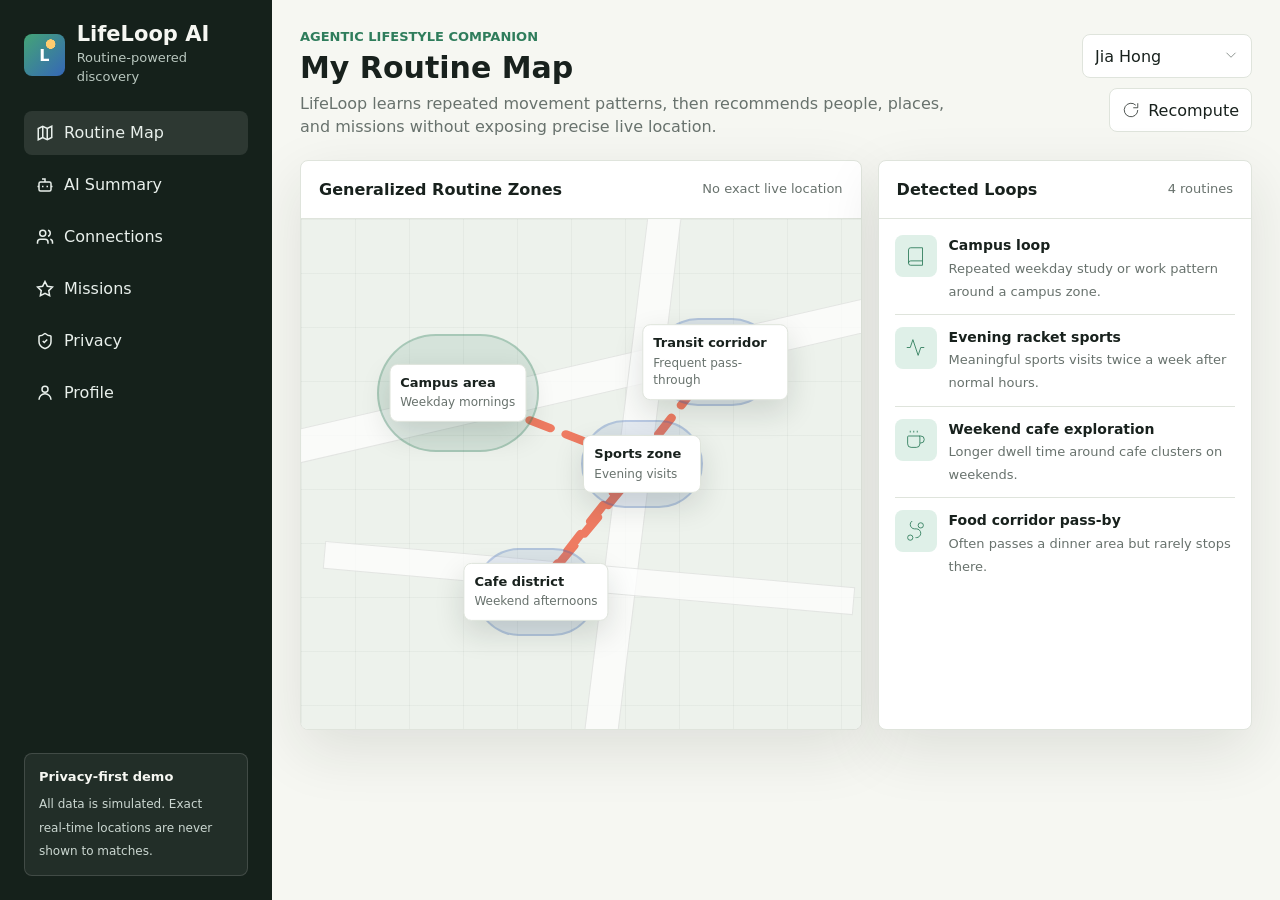
==== index.html @ 7c599b4e "Add profile tab with feed and connection request workflow" ====
<!doctype html>
<html lang="en">
<head>
  <meta charset="utf-8">
  <meta name="viewport" content="width=device-width, initial-scale=1">
  <meta name="description" content="LifeLoop AI is a privacy-first lifestyle matching and mission generation demo built for an AI agents hackathon.">
  <meta name="theme-color" content="#15211b">
  <meta name="mobile-web-app-capable" content="yes">
  <meta name="apple-mobile-web-app-capable" content="yes">
  <meta name="apple-mobile-web-app-title" content="LifeLoop AI">
  <title>LifeLoop AI</title>
  <link rel="stylesheet" href="src/styles.css">
</head>
<body>
  <div class="shell">
    <aside>
      <div class="brand">
        <div class="mark">L</div>
        <div>
          <h1>LifeLoop AI</h1>
          <p>Routine-powered discovery</p>
        </div>
      </div>

      <nav aria-label="Primary">
        <button class="nav-button active" data-section="routine" title="Routine Map">
          <svg viewBox="0 0 24 24" fill="none" stroke="currentColor"><path d="M9 18l-6 3V6l6-3 6 3 6-3v15l-6 3-6-3z"/><path d="M9 3v15"/><path d="M15 6v15"/></svg>
          <span>Routine Map</span>
        </button>
        <button class="nav-button" data-section="summary" title="AI Summary">
          <svg viewBox="0 0 24 24" fill="none" stroke="currentColor"><path d="M12 8V4H8"/><rect width="16" height="12" x="4" y="8" rx="2"/><path d="M2 14h2"/><path d="M20 14h2"/><path d="M15 13v2"/><path d="M9 13v2"/></svg>
          <span>AI Summary</span>
        </button>
        <button class="nav-button" data-section="matches" title="Connections">
          <svg viewBox="0 0 24 24" fill="none" stroke="currentColor"><path d="M16 21v-2a4 4 0 0 0-4-4H6a4 4 0 0 0-4 4v2"/><circle cx="9" cy="7" r="4"/><path d="M22 21v-2a4 4 0 0 0-3-3.87"/><path d="M16 3.13a4 4 0 0 1 0 7.75"/></svg>
          <span>Connections</span>
        </button>
        <button class="nav-button" data-section="missions" title="Missions">
          <svg viewBox="0 0 24 24" fill="none" stroke="currentColor"><path d="M12 2l3.09 6.26L22 9.27l-5 4.87L18.18 21 12 17.77 5.82 21 7 14.14l-5-4.87 6.91-1.01L12 2z"/></svg>
          <span>Missions</span>
        </button>
        <button class="nav-button" data-section="privacy" title="Privacy">
          <svg viewBox="0 0 24 24" fill="none" stroke="currentColor"><path d="M20 13c0 5-3.5 7.5-7.66 8.95a1 1 0 0 1-.68 0C7.5 20.5 4 18 4 13V6a1 1 0 0 1 1-1c2 0 4.5-1.2 6.24-2.72a1.17 1.17 0 0 1 1.52 0C14.51 3.81 17 5 19 5a1 1 0 0 1 1 1v7z"/><path d="M9 12l2 2 4-4"/></svg>
          <span>Privacy</span>
        </button>
        <button class="nav-button" data-section="profile" title="Profile">
          <svg viewBox="0 0 24 24" fill="none" stroke="currentColor"><path d="M20 21a8 8 0 0 0-16 0"/><circle cx="12" cy="7" r="4"/></svg>
          <span>Profile</span>
        </button>
      </nav>

      <div class="privacy-note">
        <strong>Privacy-first demo</strong>
        <span>All data is simulated. Exact real-time locations are never shown to matches.</span>
      </div>
    </aside>

    <main>
      <header class="topbar">
        <div>
          <p class="kicker">Agentic lifestyle companion</p>
          <h2 id="page-title">My Routine Map</h2>
          <p class="subtitle" id="page-subtitle">LifeLoop learns repeated movement patterns, then recommends people, places, and missions without exposing precise live location.</p>
        </div>
        <div class="toolbar">
          <div class="select-wrap">
            <select id="user-select" aria-label="Select demo user"></select>
            <svg viewBox="0 0 24 24" fill="none" stroke="currentColor"><path d="m6 9 6 6 6-6"/></svg>
          </div>
          <button class="ghost-button" id="rerun">
            <svg viewBox="0 0 24 24" fill="none" stroke="currentColor"><path d="M21 12a9 9 0 1 1-2.64-6.36"/><path d="M21 3v6h-6"/></svg>
            <span>Recompute</span>
          </button>
        </div>
      </header>

      <section id="routine" class="section active">
        <div class="grid two">
          <div class="panel">
            <div class="panel-head">
              <h3>Generalized Routine Zones</h3>
              <span>No exact live location</span>
            </div>
            <div class="map" id="map"></div>
          </div>
          <div class="panel">
            <div class="panel-head">
              <h3>Detected Loops</h3>
              <span id="loop-count">0 routines</span>
            </div>
            <div class="routine-list" id="routine-list"></div>
          </div>
        </div>
      </section>

      <section id="summary" class="section">
        <div class="grid">
          <div class="panel pad">
            <p class="summary-text" id="summary-text"></p>
            <div class="tag-row" id="summary-tags"></div>
            <div class="metric-row" id="metrics"></div>
          </div>
          <div class="grid three">
            <div class="panel pad">
              <div class="iconbox"><svg viewBox="0 0 24 24" fill="none" stroke="currentColor"><path d="M12 8V4H8"/><rect width="16" height="12" x="4" y="8" rx="2"/><path d="M9 13v2"/><path d="M15 13v2"/></svg></div>
              <h3>Routine Understanding Agent</h3>
              <p class="explain">Clusters repeated visits, dwell time, and time patterns into a private lifestyle profile.</p>
            </div>
            <div class="panel pad">
              <div class="iconbox"><svg viewBox="0 0 24 24" fill="none" stroke="currentColor"><circle cx="12" cy="12" r="10"/><path d="M12 6v6l4 2"/></svg></div>
              <h3>Mission Agent</h3>
              <p class="explain">Turns familiar routes into small exploration goals that fit the user’s habits.</p>
            </div>
            <div class="panel pad">
              <div class="iconbox"><svg viewBox="0 0 24 24" fill="none" stroke="currentColor"><path d="M20 13c0 5-3.5 7.5-7.66 8.95a1 1 0 0 1-.68 0C7.5 20.5 4 18 4 13V6a1 1 0 0 1 1-1c2 0 4.5-1.2 6.24-2.72a1.17 1.17 0 0 1 1.52 0C14.51 3.81 17 5 19 5a1 1 0 0 1 1 1v7z"/></svg></div>
              <h3>Privacy Agent</h3>
              <p class="explain">Generalizes sensitive places and removes exact times before showing recommendations.</p>
            </div>
          </div>
        </div>
      </section>

      <section id="matches" class="section">
        <div class="card-grid" id="match-list"></div>
      </section>

      <section id="missions" class="section">
        <div class="grid two">
          <div class="panel">
            <div class="panel-head">
              <h3>Generated Missions</h3>
              <span id="points-total">0 possible points</span>
            </div>
            <div id="mission-list"></div>
          </div>
          <div class="panel pad">
            <h3>Rewards Marketplace</h3>
            <p class="explain">Merchant missions are only shown when they match a user’s lifestyle and route fit.</p>
            <div class="reward-grid inset-top" id="reward-list"></div>
          </div>
        </div>
      </section>

      <section id="privacy" class="section">
        <div class="panel pad">
          <h3>Privacy & Safety Filter</h3>
          <p class="explain">The app converts raw movement data into safer lifestyle signals before anything becomes social.</p>
          <div class="privacy-grid inset-top" id="privacy-grid"></div>
        </div>
      </section>

      <section id="profile" class="section">
        <div class="grid two profile-grid">
          <div class="panel pad">
            <div class="panel-title-row">
              <h3>My Profile</h3>
              <span class="profile-message" id="profile-message"></span>
            </div>
            <div id="profile-editor"></div>
          </div>
          <div class="panel pad">
            <div class="profile-tabbar" id="profile-tabbar">
              <button class="profile-tab active" data-profile-view="feed" type="button">Feed</button>
              <button class="profile-tab" data-profile-view="connections" type="button">Connections</button>
              <button class="profile-tab" data-profile-view="requests" type="button">Requests</button>
            </div>
            <div class="profile-pane active" id="profile-feed-pane">
              <form class="feed-form" id="feed-form">
                <label class="field-label" for="feed-input">Share an update</label>
                <textarea id="feed-input" class="field-input feed-input" rows="3" maxlength="220" placeholder="Post a routine update for your private feed..."></textarea>
                <button class="connect feed-submit" type="submit">Post</button>
              </form>
              <div class="feed-list" id="feed-list"></div>
            </div>
            <div class="profile-pane" id="profile-connections-pane">
              <div class="connections-list" id="connections-list"></div>
            </div>
            <div class="profile-pane" id="profile-requests-pane">
              <h3 class="profile-subhead">Incoming Requests</h3>
              <div class="request-list" id="incoming-requests-list"></div>
              <h3 class="profile-subhead">Pending Sent Requests</h3>
              <div class="request-list" id="outgoing-requests-list"></div>
            </div>
          </div>
        </div>
      </section>
    </main>
  </div>

  <script src="src/data.js"></script>
  <script src="src/icons.js"></script>
  <script src="src/app.js"></script>
</body>
</html>
---- src/styles.css ----
:root {
  --bg: #f6f7f2;
  --ink: #18211d;
  --muted: #68726d;
  --panel: #ffffff;
  --line: #dfe4dc;
  --green: #2f7d5c;
  --green-2: #dff0e8;
  --coral: #ee7b62;
  --blue: #3567b7;
  --blue-2: #e2ebfb;
  --gold: #b77a1e;
  --gold-2: #f5ead5;
  --shadow: 0 20px 60px rgba(24, 33, 29, 0.11);
}

* {
  box-sizing: border-box;
}

body {
  margin: 0;
  background: var(--bg);
  color: var(--ink);
  font-family: Inter, ui-sans-serif, system-ui, -apple-system, BlinkMacSystemFont, "Segoe UI", sans-serif;
  line-height: 1.45;
  -webkit-font-smoothing: antialiased;
}

button,
select {
  font: inherit;
}

button {
  -webkit-tap-highlight-color: transparent;
}

.shell {
  min-height: 100vh;
  display: grid;
  grid-template-columns: 272px 1fr;
}

aside {
  position: sticky;
  top: 0;
  height: 100vh;
  padding: 24px;
  background: #15211b;
  color: #f6f7f2;
  display: flex;
  flex-direction: column;
  gap: 24px;
}

.brand,
.avatar-name {
  display: flex;
  align-items: center;
  gap: 12px;
}

.mark {
  width: 42px;
  height: 42px;
  border-radius: 8px;
  background:
    radial-gradient(circle at 65% 24%, #ffcc6f 0 11%, transparent 12%),
    linear-gradient(135deg, #44a476, #3567b7);
  display: grid;
  place-items: center;
  color: white;
  font-weight: 900;
}

.brand h1 {
  font-size: 21px;
  line-height: 1;
  margin: 0;
  letter-spacing: 0;
}

.brand p {
  margin: 4px 0 0;
  color: #b9c7bf;
  font-size: 13px;
}

nav {
  display: grid;
  gap: 8px;
}

.nav-button {
  min-height: 44px;
  border: 0;
  border-radius: 8px;
  padding: 0 12px;
  display: flex;
  align-items: center;
  gap: 10px;
  color: #e9f0ec;
  background: transparent;
  cursor: pointer;
  text-align: left;
}

.nav-button svg {
  width: 18px;
  height: 18px;
  stroke-width: 2;
  flex: 0 0 auto;
}

.nav-button.active,
.nav-button:hover {
  background: rgba(255, 255, 255, 0.1);
}

.privacy-note {
  margin-top: auto;
  border: 1px solid rgba(255, 255, 255, 0.14);
  border-radius: 8px;
  padding: 14px;
  background: rgba(255, 255, 255, 0.06);
}

.privacy-note strong {
  display: block;
  font-size: 13px;
  margin-bottom: 5px;
}

.privacy-note span {
  color: #cbd7d1;
  font-size: 12px;
}

main {
  padding: 28px;
  max-width: 1280px;
  width: 100%;
  margin: 0 auto;
}

.topbar {
  display: flex;
  justify-content: space-between;
  align-items: center;
  gap: 18px;
  margin-bottom: 22px;
}

.kicker {
  color: var(--green);
  font-weight: 800;
  font-size: 13px;
  margin: 0 0 4px;
  text-transform: uppercase;
}

h2 {
  font-size: 30px;
  line-height: 1.1;
  margin: 0;
  letter-spacing: 0;
}

.subtitle {
  color: var(--muted);
  margin: 8px 0 0;
  max-width: 760px;
}

.toolbar {
  display: flex;
  gap: 10px;
  align-items: center;
  flex-wrap: wrap;
  justify-content: flex-end;
}

.select-wrap {
  position: relative;
}

select {
  appearance: none;
  min-height: 44px;
  border: 1px solid var(--line);
  border-radius: 8px;
  padding: 0 38px 0 12px;
  background: white;
  color: var(--ink);
  cursor: pointer;
  min-width: 170px;
}

.select-wrap svg {
  pointer-events: none;
  position: absolute;
  right: 12px;
  top: 12px;
  width: 18px;
  height: 18px;
  color: var(--muted);
}

.ghost-button {
  min-height: 44px;
  border: 1px solid var(--line);
  border-radius: 8px;
  background: white;
  color: var(--ink);
  padding: 0 12px;
  display: inline-flex;
  align-items: center;
  gap: 8px;
  cursor: pointer;
}

.ghost-button svg {
  width: 18px;
  height: 18px;
}

.grid {
  display: grid;
  gap: 16px;
}

.grid.two {
  grid-template-columns: minmax(0, 1.2fr) minmax(320px, 0.8fr);
}

.grid.three {
  grid-template-columns: repeat(3, minmax(0, 1fr));
}

.panel {
  background: var(--panel);
  border: 1px solid var(--line);
  border-radius: 8px;
  box-shadow: var(--shadow);
  overflow: hidden;
}

.panel.pad {
  padding: 18px;
}

.panel-head {
  min-height: 58px;
  padding: 16px 18px;
  border-bottom: 1px solid var(--line);
  display: flex;
  align-items: center;
  justify-content: space-between;
  gap: 12px;
}

.panel-head h3,
.card h3 {
  margin: 0;
  font-size: 16px;
  letter-spacing: 0;
}

.panel-head span {
  color: var(--muted);
  font-size: 13px;
}

.map {
  position: relative;
  height: 510px;
  background:
    linear-gradient(90deg, rgba(24, 33, 29, 0.04) 1px, transparent 1px),
    linear-gradient(rgba(24, 33, 29, 0.04) 1px, transparent 1px),
    #edf2ec;
  background-size: 54px 54px;
  overflow: hidden;
}

.road {
  position: absolute;
  background: rgba(255, 255, 255, 0.72);
  border: 1px solid rgba(104, 114, 109, 0.16);
}

.road.r1 {
  width: 118%;
  height: 34px;
  left: -50px;
  top: 145px;
  transform: rotate(-13deg);
}

.road.r2 {
  width: 34px;
  height: 118%;
  left: 56%;
  top: -30px;
  transform: rotate(7deg);
}

.road.r3 {
  width: 95%;
  height: 28px;
  left: 22px;
  top: 345px;
  transform: rotate(5deg);
}

.route {
  position: absolute;
  inset: 0;
  width: 100%;
  height: 100%;
}

.zone {
  position: absolute;
  border-radius: 999px;
  border: 2px solid rgba(47, 125, 92, 0.28);
  background: rgba(47, 125, 92, 0.12);
  transform: translate(-50%, -50%);
}

.zone.big {
  width: 162px;
  height: 118px;
}

.zone.mid {
  width: 122px;
  height: 88px;
  background: rgba(53, 103, 183, 0.11);
  border-color: rgba(53, 103, 183, 0.24);
}

.pin {
  position: absolute;
  transform: translate(-50%, -50%);
  min-width: 118px;
  max-width: 160px;
  padding: 9px 10px;
  border-radius: 8px;
  background: white;
  box-shadow: 0 12px 30px rgba(24, 33, 29, 0.14);
  border: 1px solid var(--line);
}

.pin strong {
  display: block;
  font-size: 13px;
  overflow-wrap: anywhere;
}

.pin span {
  display: block;
  color: var(--muted);
  font-size: 12px;
  margin-top: 2px;
}

.routine-list {
  display: grid;
  gap: 12px;
  padding: 16px;
}

.routine-item {
  display: grid;
  grid-template-columns: 42px 1fr;
  gap: 12px;
  align-items: start;
  padding-bottom: 12px;
  border-bottom: 1px solid var(--line);
}

.routine-item:last-child {
  border-bottom: 0;
  padding-bottom: 0;
}

.iconbox {
  width: 42px;
  height: 42px;
  border-radius: 8px;
  display: grid;
  place-items: center;
  background: var(--green-2);
  color: var(--green);
}

.iconbox svg {
  width: 21px;
  height: 21px;
}

.routine-item strong {
  font-size: 14px;
  display: block;
}

.routine-item span {
  color: var(--muted);
  font-size: 13px;
}

.tag-row {
  display: flex;
  flex-wrap: wrap;
  gap: 8px;
  margin-top: 14px;
}

.tag {
  border-radius: 999px;
  padding: 6px 10px;
  font-size: 12px;
  font-weight: 750;
  background: var(--green-2);
  color: var(--green);
  white-space: nowrap;
}

.tag.blue {
  background: var(--blue-2);
  color: var(--blue);
}

.tag.gold {
  background: var(--gold-2);
  color: var(--gold);
}

.summary-text {
  font-size: 21px;
  line-height: 1.35;
  margin: 0;
}

.metric-row {
  display: grid;
  grid-template-columns: repeat(4, minmax(0, 1fr));
  gap: 12px;
  margin-top: 18px;
}

.metric {
  padding: 14px;
  border: 1px solid var(--line);
  border-radius: 8px;
  background: #fbfcf9;
}

.metric strong {
  display: block;
  font-size: 24px;
}

.metric span {
  color: var(--muted);
  font-size: 12px;
}

.card-grid {
  display: grid;
  grid-template-columns: repeat(3, minmax(0, 1fr));
  gap: 16px;
}

.card {
  border: 1px solid var(--line);
  border-radius: 8px;
  background: white;
  padding: 16px;
  min-height: 250px;
  display: flex;
  flex-direction: column;
  gap: 12px;
  box-shadow: 0 12px 32px rgba(24, 33, 29, 0.07);
}

.avatar-row {
  display: flex;
  align-items: center;
  justify-content: space-between;
  gap: 12px;
}

.avatar {
  width: 46px;
  height: 46px;
  border-radius: 8px;
  display: grid;
  place-items: center;
  color: white;
  font-weight: 900;
  background: linear-gradient(135deg, var(--green), var(--blue));
}

.score {
  color: var(--green);
  font-weight: 900;
  font-size: 24px;
}

.explain {
  color: var(--muted);
  font-size: 14px;
  margin: 0;
}

.connect {
  margin-top: auto;
  min-height: 44px;
  border: 0;
  border-radius: 8px;
  background: var(--ink);
  color: white;
  display: inline-flex;
  justify-content: center;
  align-items: center;
  gap: 8px;
  cursor: pointer;
}

.connect.secondary {
  background: #8a9490;
  color: #f3f5f4;
}

.connect:disabled {
  cursor: default;
}

.connect svg {
  width: 18px;
  height: 18px;
}

.mission {
  display: grid;
  grid-template-columns: 48px 1fr auto;
  gap: 14px;
  align-items: center;
  padding: 16px;
  border-bottom: 1px solid var(--line);
}

.mission:last-child {
  border-bottom: 0;
}

.mission h3 {
  margin: 0 0 4px;
  font-size: 15px;
}

.mission p {
  color: var(--muted);
  font-size: 13px;
  margin: 0;
}

.points {
  min-width: 78px;
  text-align: center;
  border-radius: 8px;
  background: var(--gold-2);
  color: var(--gold);
  font-weight: 900;
  padding: 10px;
}

.privacy-grid {
  display: grid;
  grid-template-columns: repeat(2, minmax(0, 1fr));
  gap: 14px;
}

.rule {
  padding: 14px;
  border: 1px solid var(--line);
  border-radius: 8px;
  background: #fbfcf9;
}

.rule strong {
  display: flex;
  gap: 8px;
  align-items: center;
  font-size: 14px;
  margin-bottom: 6px;
}

.rule svg {
  width: 18px;
  height: 18px;
  color: var(--green);
}

.rule span {
  color: var(--muted);
  font-size: 13px;
}

.reward-grid {
  display: grid;
  grid-template-columns: repeat(4, minmax(0, 1fr));
  gap: 16px;
}

.reward {
  min-height: 184px;
  padding: 16px;
  border-radius: 8px;
  border: 1px solid var(--line);
  background:
    linear-gradient(135deg, rgba(255, 255, 255, 0.88), rgba(255, 255, 255, 0.72)),
    repeating-linear-gradient(45deg, rgba(47, 125, 92, 0.14) 0 10px, rgba(53, 103, 183, 0.12) 10px 20px);
  display: flex;
  flex-direction: column;
  justify-content: space-between;
}

.reward strong {
  font-size: 16px;
}

.reward span {
  color: var(--muted);
  font-size: 13px;
}

.panel-title-row {
  display: flex;
  justify-content: space-between;
  align-items: center;
  gap: 12px;
}

.panel-title-row h3 {
  margin: 0;
}

.profile-message {
  color: var(--green);
  font-size: 12px;
  font-weight: 700;
}

.profile-message.error {
  color: #b84a4a;
}

.field-label {
  font-size: 13px;
  color: var(--muted);
  font-weight: 700;
}

.field-input {
  width: 100%;
  min-height: 44px;
  border: 1px solid var(--line);
  border-radius: 8px;
  padding: 10px 12px;
  background: #ffffff;
  color: var(--ink);
}

textarea.field-input {
  resize: vertical;
  min-height: 86px;
}

.profile-form {
  display: grid;
  gap: 10px;
}

.profile-avatar-row {
  display: flex;
  align-items: center;
  gap: 14px;
  margin-bottom: 4px;
}

.profile-avatar,
.mini-avatar {
  border-radius: 12px;
  background: linear-gradient(135deg, var(--green), var(--blue));
  color: white;
  font-weight: 900;
  display: grid;
  place-items: center;
  overflow: hidden;
}

.profile-avatar {
  width: 74px;
  height: 74px;
  font-size: 28px;
}

.mini-avatar {
  width: 44px;
  height: 44px;
  font-size: 18px;
}

.profile-avatar.has-image img,
.mini-avatar.has-image img,
.avatar.has-image img {
  width: 100%;
  height: 100%;
  object-fit: cover;
}

.profile-avatar-actions {
  display: flex;
  gap: 8px;
  flex-wrap: wrap;
}

.profile-avatar-actions input[type="file"] {
  display: none;
}

.ghost-button.compact {
  min-height: 36px;
  padding: 0 10px;
  font-size: 13px;
}

.profile-save,
.feed-submit {
  margin-top: 4px;
}

.profile-tabbar {
  display: grid;
  grid-template-columns: repeat(3, minmax(0, 1fr));
  gap: 6px;
  padding: 4px;
  border: 1px solid var(--line);
  border-radius: 10px;
  background: #fbfcf9;
  margin-bottom: 14px;
}

.profile-tab {
  min-height: 36px;
  border: 0;
  border-radius: 8px;
  background: transparent;
  color: var(--muted);
  font-weight: 700;
  cursor: pointer;
}

.profile-tab.active {
  background: white;
  color: var(--ink);
  box-shadow: 0 4px 12px rgba(24, 33, 29, 0.08);
}

.profile-pane {
  display: none;
}

.profile-pane.active {
  display: block;
}

.feed-form {
  display: grid;
  gap: 8px;
}

.feed-input {
  min-height: 88px;
}

.feed-list,
.connections-list,
.request-list {
  display: grid;
  gap: 10px;
  margin-top: 12px;
}

.feed-item,
.connection-item,
.request-item {
  border: 1px solid var(--line);
  border-radius: 10px;
  padding: 12px;
  background: #fbfcf9;
}

.feed-item p {
  margin: 8px 0;
  font-size: 14px;
}

.feed-head {
  display: flex;
  justify-content: space-between;
  gap: 10px;
  align-items: center;
}

.feed-head span {
  color: var(--muted);
  font-size: 12px;
}

.connection-item,
.request-item {
  display: flex;
  justify-content: space-between;
  align-items: center;
  gap: 12px;
}

.connection-info {
  display: flex;
  gap: 10px;
  align-items: center;
}

.connection-info strong {
  display: block;
  font-size: 14px;
}

.connection-info span {
  color: var(--muted);
  font-size: 12px;
}

.request-actions {
  display: flex;
  gap: 6px;
}

.danger-subtle {
  border-color: #f1cccc;
  color: #9c3434;
}

.profile-subhead {
  margin: 2px 0 8px;
  font-size: 14px;
}

.empty-state {
  border: 1px dashed var(--line);
  border-radius: 10px;
  padding: 12px;
  color: var(--muted);
  font-size: 13px;
  background: #fbfcf9;
}

.section {
  display: none;
}

.section.active {
  display: block;
}

.inset-top {
  margin-top: 16px;
}

@media (max-width: 1060px) {
  .shell {
    grid-template-columns: 1fr;
  }

  aside {
    position: static;
    height: auto;
    padding: 16px;
  }

  nav {
    grid-template-columns: repeat(6, minmax(0, 1fr));
  }

  .nav-button {
    justify-content: center;
    padding: 0;
  }

  .nav-button span {
    display: none;
  }

  .privacy-note {
    display: none;
  }

  .grid.two,
  .card-grid,
  .reward-grid {
    grid-template-columns: 1fr 1fr;
  }
}

@media (max-width: 720px) {
  html {
    background: #15211b;
  }

  body {
    min-height: 100dvh;
    background:
      linear-gradient(180deg, #15211b 0 156px, var(--bg) 156px);
    overscroll-behavior-y: none;
  }

  .shell {
    display: block;
    min-height: 100dvh;
  }

  aside {
    position: fixed;
    top: auto;
    right: 12px;
    bottom: calc(10px + env(safe-area-inset-bottom));
    left: 12px;
    z-index: 20;
    height: 72px;
    padding: 8px;
    border: 1px solid rgba(255, 255, 255, 0.12);
    border-radius: 22px;
    background: rgba(21, 33, 27, 0.94);
    box-shadow: 0 18px 44px rgba(21, 33, 27, 0.32);
    backdrop-filter: blur(18px);
  }

  .brand {
    display: none;
  }

  nav {
    height: 100%;
    grid-template-columns: repeat(6, minmax(0, 1fr));
    gap: 2px;
  }

  .nav-button {
    min-width: 0;
    min-height: 56px;
    border-radius: 16px;
    padding: 6px 2px;
    flex-direction: column;
    justify-content: center;
    gap: 4px;
    color: #b9c7bf;
  }

  .nav-button.active {
    background: rgba(255, 255, 255, 0.14);
    color: #ffffff;
  }

  .nav-button span {
    display: block;
    max-width: 100%;
    overflow: hidden;
    text-overflow: ellipsis;
    font-size: 10px;
    font-weight: 750;
    line-height: 1.1;
    white-space: nowrap;
  }

  .nav-button svg {
    width: 20px;
    height: 20px;
  }

  main {
    width: 100%;
    max-width: 480px;
    padding: calc(14px + env(safe-area-inset-top)) 14px calc(104px + env(safe-area-inset-bottom));
  }

  .topbar {
    position: sticky;
    top: 0;
    z-index: 10;
    align-items: stretch;
    flex-direction: column;
    gap: 14px;
    margin: -14px -14px 14px;
    padding: calc(16px + env(safe-area-inset-top)) 14px 14px;
    border-bottom: 1px solid rgba(255, 255, 255, 0.1);
    background: rgba(21, 33, 27, 0.96);
    color: #f6f7f2;
    backdrop-filter: blur(18px);
    border-radius: 0 0 24px 24px;
  }

  .kicker {
    color: #92d7b8;
    font-size: 11px;
    margin-bottom: 6px;
  }

  .subtitle {
    color: #cbd7d1;
    font-size: 13px;
    margin-top: 6px;
  }

  .toolbar {
    width: 100%;
    display: grid;
    grid-template-columns: minmax(0, 1fr) 48px;
    justify-content: stretch;
  }

  .select-wrap,
  select {
    width: 100%;
  }

  select,
  .ghost-button {
    min-height: 48px;
    border-color: rgba(255, 255, 255, 0.14);
    background: rgba(255, 255, 255, 0.1);
    color: #ffffff;
  }

  select option {
    color: var(--ink);
  }

  .select-wrap svg {
    top: 15px;
    color: #dfe4dc;
  }

  .ghost-button {
    width: 48px;
    justify-content: center;
    padding: 0;
  }

  .ghost-button span {
    display: none;
  }

  h2 {
    font-size: 25px;
  }

  .section.active {
    animation: mobile-section-in 180ms ease-out;
  }

  .panel {
    border-radius: 18px;
    box-shadow: 0 12px 36px rgba(24, 33, 29, 0.09);
  }

  .panel.pad {
    padding: 16px;
  }

  .panel-head {
    min-height: auto;
    padding: 14px 16px;
  }

  .panel-head h3,
  .card h3 {
    font-size: 15px;
  }

  .panel-head span {
    font-size: 12px;
  }

  .map {
    height: min(380px, 58dvh);
    border-radius: 0 0 18px 18px;
    background-size: 38px 38px;
    touch-action: pan-y;
  }

  .zone.big {
    width: 116px;
    height: 86px;
  }

  .zone.mid {
    width: 94px;
    height: 70px;
  }

  .pin {
    min-width: 92px;
    max-width: 112px;
    padding: 7px 8px;
    border-radius: 12px;
  }

  .pin strong {
    font-size: 11px;
  }

  .pin span {
    font-size: 10px;
  }

  .grid.two,
  .reward-grid,
  .metric-row,
  .privacy-grid {
    grid-template-columns: 1fr;
  }

  .profile-grid {
    gap: 12px;
  }

  .grid.three {
    grid-template-columns: 1fr;
  }

  .routine-list {
    gap: 10px;
    padding: 12px;
  }

  .routine-item {
    grid-template-columns: 40px 1fr;
    padding: 12px;
    border: 1px solid var(--line);
    border-radius: 14px;
    background: #fbfcf9;
  }

  .routine-item:last-child {
    padding-bottom: 12px;
  }

  .summary-text {
    font-size: 18px;
  }

  .tag-row {
    flex-wrap: nowrap;
    gap: 7px;
    margin-right: -16px;
    padding-right: 16px;
    overflow-x: auto;
    scrollbar-width: none;
  }

  .tag-row::-webkit-scrollbar {
    display: none;
  }

  .tag {
    flex: 0 0 auto;
  }

  .metric-row {
    gap: 10px;
  }

  .metric {
    display: flex;
    align-items: center;
    justify-content: space-between;
    gap: 12px;
    padding: 12px 14px;
  }

  .metric strong {
    font-size: 22px;
  }

  .card-grid {
    display: flex;
    gap: 12px;
    margin: 0 -14px;
    padding: 0 14px 4px;
    overflow-x: auto;
    scroll-snap-type: x mandatory;
    scrollbar-width: none;
  }

  .card-grid::-webkit-scrollbar {
    display: none;
  }

  .card {
    min-width: min(86vw, 340px);
    min-height: 330px;
    border-radius: 18px;
    padding: 16px;
    scroll-snap-align: center;
  }

  .avatar-row {
    align-items: flex-start;
  }

  .avatar {
    width: 44px;
    height: 44px;
    border-radius: 14px;
  }

  .score {
    font-size: 22px;
  }

  .connect {
    min-height: 48px;
    border-radius: 14px;
    width: 100%;
  }

  .profile-avatar {
    width: 68px;
    height: 68px;
  }

  .profile-avatar-row {
    align-items: flex-start;
    flex-direction: column;
  }

  .profile-avatar-actions {
    width: 100%;
  }

  .profile-avatar-actions .ghost-button {
    flex: 1;
  }

  .profile-tab {
    min-height: 40px;
    font-size: 12px;
  }

  .connection-item,
  .request-item {
    flex-direction: column;
    align-items: stretch;
  }

  .request-actions {
    width: 100%;
    justify-content: flex-end;
  }

  .mission {
    grid-template-columns: 42px 1fr;
    align-items: start;
    margin: 12px;
    padding: 14px;
    border: 1px solid var(--line);
    border-radius: 16px;
    background: #fbfcf9;
  }

  .mission + .mission {
    margin-top: 0;
  }

  .points {
    grid-column: 2;
    width: fit-content;
    border-radius: 999px;
    padding: 7px 10px;
    font-size: 13px;
  }

  .reward-grid {
    gap: 10px;
  }

  .reward {
    min-height: 130px;
    border-radius: 16px;
  }

  .rule {
    border-radius: 16px;
  }
}

@keyframes mobile-section-in {
  from {
    opacity: 0;
    transform: translateY(8px);
  }

  to {
    opacity: 1;
    transform: translateY(0);
  }
}
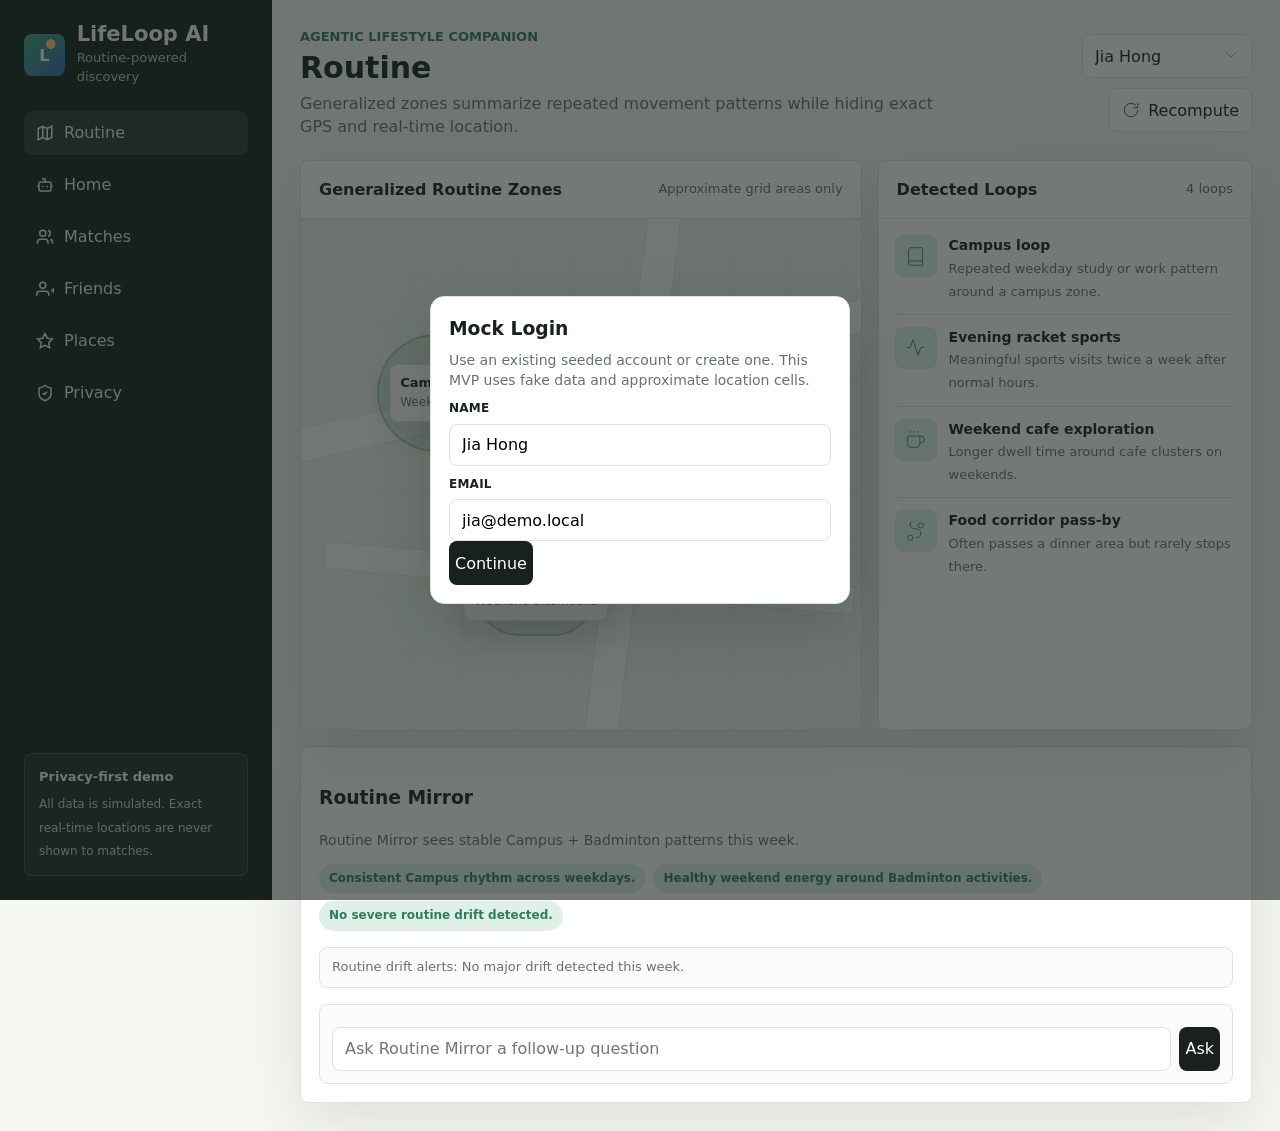
==== commit 873ad3c5: "integrate some more functions, but the ai chatbox doesnt work yet" ====
--- a/index.html
+++ b/index.html
@@ -23,29 +23,29 @@
       </div>
 
       <nav aria-label="Primary">
-        <button class="nav-button active" data-section="routine" title="Routine Map">
+        <button class="nav-button active" data-section="routine" title="My Routine">
           <svg viewBox="0 0 24 24" fill="none" stroke="currentColor"><path d="M9 18l-6 3V6l6-3 6 3 6-3v15l-6 3-6-3z"/><path d="M9 3v15"/><path d="M15 6v15"/></svg>
-          <span>Routine Map</span>
-        </button>
-        <button class="nav-button" data-section="summary" title="AI Summary">
+          <span>Routine</span>
+        </button>
+        <button class="nav-button" data-section="summary" title="Home">
           <svg viewBox="0 0 24 24" fill="none" stroke="currentColor"><path d="M12 8V4H8"/><rect width="16" height="12" x="4" y="8" rx="2"/><path d="M2 14h2"/><path d="M20 14h2"/><path d="M15 13v2"/><path d="M9 13v2"/></svg>
-          <span>AI Summary</span>
-        </button>
-        <button class="nav-button" data-section="matches" title="Connections">
+          <span>Home</span>
+        </button>
+        <button class="nav-button" data-section="matches" title="Matches">
           <svg viewBox="0 0 24 24" fill="none" stroke="currentColor"><path d="M16 21v-2a4 4 0 0 0-4-4H6a4 4 0 0 0-4 4v2"/><circle cx="9" cy="7" r="4"/><path d="M22 21v-2a4 4 0 0 0-3-3.87"/><path d="M16 3.13a4 4 0 0 1 0 7.75"/></svg>
-          <span>Connections</span>
-        </button>
-        <button class="nav-button" data-section="missions" title="Missions">
+          <span>Matches</span>
+        </button>
+        <button class="nav-button" data-section="friends" title="Friends">
+          <svg viewBox="0 0 24 24" fill="none" stroke="currentColor"><path d="M17 21v-2a4 4 0 0 0-4-4H5a4 4 0 0 0-4 4v2"/><circle cx="9" cy="7" r="4"/><path d="M23 11v6"/><path d="M20 14h6"/></svg>
+          <span>Friends</span>
+        </button>
+        <button class="nav-button" data-section="missions" title="Places">
           <svg viewBox="0 0 24 24" fill="none" stroke="currentColor"><path d="M12 2l3.09 6.26L22 9.27l-5 4.87L18.18 21 12 17.77 5.82 21 7 14.14l-5-4.87 6.91-1.01L12 2z"/></svg>
-          <span>Missions</span>
+          <span>Places</span>
         </button>
         <button class="nav-button" data-section="privacy" title="Privacy">
           <svg viewBox="0 0 24 24" fill="none" stroke="currentColor"><path d="M20 13c0 5-3.5 7.5-7.66 8.95a1 1 0 0 1-.68 0C7.5 20.5 4 18 4 13V6a1 1 0 0 1 1-1c2 0 4.5-1.2 6.24-2.72a1.17 1.17 0 0 1 1.52 0C14.51 3.81 17 5 19 5a1 1 0 0 1 1 1v7z"/><path d="M9 12l2 2 4-4"/></svg>
           <span>Privacy</span>
-        </button>
-        <button class="nav-button" data-section="profile" title="Profile">
-          <svg viewBox="0 0 24 24" fill="none" stroke="currentColor"><path d="M20 21a8 8 0 0 0-16 0"/><circle cx="12" cy="7" r="4"/></svg>
-          <span>Profile</span>
         </button>
       </nav>
 
@@ -59,8 +59,8 @@
       <header class="topbar">
         <div>
           <p class="kicker">Agentic lifestyle companion</p>
-          <h2 id="page-title">My Routine Map</h2>
-          <p class="subtitle" id="page-subtitle">LifeLoop learns repeated movement patterns, then recommends people, places, and missions without exposing precise live location.</p>
+          <h2 id="page-title">My Routine</h2>
+          <p class="subtitle" id="page-subtitle">LifeLoop learns monthly movement patterns, then matches people and places without exposing exact live location.</p>
         </div>
         <div class="toolbar">
           <div class="select-wrap">
@@ -79,16 +79,29 @@
           <div class="panel">
             <div class="panel-head">
               <h3>Generalized Routine Zones</h3>
-              <span>No exact live location</span>
+              <span>Approximate grid areas only</span>
             </div>
             <div class="map" id="map"></div>
           </div>
           <div class="panel">
             <div class="panel-head">
               <h3>Detected Loops</h3>
-              <span id="loop-count">0 routines</span>
+              <span id="loop-count">0 loops</span>
             </div>
             <div class="routine-list" id="routine-list"></div>
+          </div>
+        </div>
+        <div class="panel pad inset-top">
+          <h3>Routine Mirror</h3>
+          <p class="explain" id="routine-mirror-summary">Weekly routine summary is loading.</p>
+          <div class="tag-row" id="routine-mirror-highlights"></div>
+          <div class="inline-note inset-top" id="routine-mirror-alerts"></div>
+          <div class="chat-shell inset-top">
+            <div class="chat-messages" id="routine-chat-log"></div>
+            <div class="chat-input-row">
+              <input class="field-input" id="routine-chat-input" placeholder="Ask Routine Mirror a follow-up question">
+              <button class="connect" id="routine-chat-send">Ask</button>
+            </div>
           </div>
         </div>
       </section>
@@ -99,22 +112,23 @@
             <p class="summary-text" id="summary-text"></p>
             <div class="tag-row" id="summary-tags"></div>
             <div class="metric-row" id="metrics"></div>
+            <div class="inline-note inset-top" id="home-note"></div>
           </div>
           <div class="grid three">
             <div class="panel pad">
               <div class="iconbox"><svg viewBox="0 0 24 24" fill="none" stroke="currentColor"><path d="M12 8V4H8"/><rect width="16" height="12" x="4" y="8" rx="2"/><path d="M9 13v2"/><path d="M15 13v2"/></svg></div>
-              <h3>Routine Understanding Agent</h3>
-              <p class="explain">Clusters repeated visits, dwell time, and time patterns into a private lifestyle profile.</p>
+              <h3>Onboarding & Permission</h3>
+              <p class="explain" id="onboarding-copy">Explain why tracking is approximate, privacy-safe, and revocable at any time.</p>
             </div>
             <div class="panel pad">
               <div class="iconbox"><svg viewBox="0 0 24 24" fill="none" stroke="currentColor"><circle cx="12" cy="12" r="10"/><path d="M12 6v6l4 2"/></svg></div>
-              <h3>Mission Agent</h3>
-              <p class="explain">Turns familiar routes into small exploration goals that fit the user’s habits.</p>
+              <h3>Routine Profile Window</h3>
+              <p class="explain" id="profile-window-copy">Build profile using latest 30 days of compressed routes and stay points.</p>
             </div>
             <div class="panel pad">
               <div class="iconbox"><svg viewBox="0 0 24 24" fill="none" stroke="currentColor"><path d="M20 13c0 5-3.5 7.5-7.66 8.95a1 1 0 0 1-.68 0C7.5 20.5 4 18 4 13V6a1 1 0 0 1 1-1c2 0 4.5-1.2 6.24-2.72a1.17 1.17 0 0 1 1.52 0C14.51 3.81 17 5 19 5a1 1 0 0 1 1 1v7z"/></svg></div>
-              <h3>Privacy Agent</h3>
-              <p class="explain">Generalizes sensitive places and removes exact times before showing recommendations.</p>
+              <h3>Live Privacy Guardrail</h3>
+              <p class="explain" id="guardrail-copy">Matching and recommendations are automatically disabled when privacy toggles are off.</p>
             </div>
           </div>
         </div>
@@ -124,67 +138,91 @@
         <div class="card-grid" id="match-list"></div>
       </section>
 
+      <section id="friends" class="section">
+        <div class="grid two">
+          <div class="panel pad">
+            <h3>Liked People · Weekly Social Planner</h3>
+            <p class="explain">Every liked profile gets 2-3 broad windows based on routine overlap.</p>
+            <div class="friend-mini-list inset-top" id="liked-list"></div>
+            <h3 class="inset-top">Mutual Friends</h3>
+            <p class="explain">Only people with mutual likes can chat here.</p>
+            <div class="friend-list inset-top" id="friend-list"></div>
+          </div>
+          <div class="panel pad">
+            <h3 id="friend-chat-title">Friend Chat</h3>
+            <p class="explain" id="friend-chat-subtitle">Select a mutual friend to start chatting.</p>
+            <div class="tag-row" id="friend-windows"></div>
+            <div class="place-scout-list inset-top" id="friend-place-scout"></div>
+            <div class="chat-shell inset-top">
+              <div class="chat-messages" id="friend-chat-messages"></div>
+              <div class="chat-input-row">
+                <input class="field-input" id="friend-chat-input" placeholder="Send a message">
+                <button class="connect" id="friend-chat-send">Send</button>
+              </div>
+            </div>
+            <div class="inline-note inset-top" id="safety-alert" hidden></div>
+          </div>
+        </div>
+      </section>
+
       <section id="missions" class="section">
         <div class="grid two">
           <div class="panel">
             <div class="panel-head">
-              <h3>Generated Missions</h3>
-              <span id="points-total">0 possible points</span>
+              <h3>Recommended Places</h3>
+              <span id="points-total">0 results</span>
             </div>
             <div id="mission-list"></div>
           </div>
           <div class="panel pad">
-            <h3>Rewards Marketplace</h3>
-            <p class="explain">Merchant missions are only shown when they match a user’s lifestyle and route fit.</p>
+            <h3>Route-Aware Missions</h3>
+            <p class="explain">Missions are generated from frequent routine categories and compressed movement loops.</p>
             <div class="reward-grid inset-top" id="reward-list"></div>
           </div>
         </div>
       </section>
 
       <section id="privacy" class="section">
-        <div class="panel pad">
-          <h3>Privacy & Safety Filter</h3>
-          <p class="explain">The app converts raw movement data into safer lifestyle signals before anything becomes social.</p>
-          <div class="privacy-grid inset-top" id="privacy-grid"></div>
-        </div>
-      </section>
-
-      <section id="profile" class="section">
-        <div class="grid two profile-grid">
-          <div class="panel pad">
-            <div class="panel-title-row">
-              <h3>My Profile</h3>
-              <span class="profile-message" id="profile-message"></span>
-            </div>
-            <div id="profile-editor"></div>
-          </div>
-          <div class="panel pad">
-            <div class="profile-tabbar" id="profile-tabbar">
-              <button class="profile-tab active" data-profile-view="feed" type="button">Feed</button>
-              <button class="profile-tab" data-profile-view="connections" type="button">Connections</button>
-              <button class="profile-tab" data-profile-view="requests" type="button">Requests</button>
-            </div>
-            <div class="profile-pane active" id="profile-feed-pane">
-              <form class="feed-form" id="feed-form">
-                <label class="field-label" for="feed-input">Share an update</label>
-                <textarea id="feed-input" class="field-input feed-input" rows="3" maxlength="220" placeholder="Post a routine update for your private feed..."></textarea>
-                <button class="connect feed-submit" type="submit">Post</button>
-              </form>
-              <div class="feed-list" id="feed-list"></div>
-            </div>
-            <div class="profile-pane" id="profile-connections-pane">
-              <div class="connections-list" id="connections-list"></div>
-            </div>
-            <div class="profile-pane" id="profile-requests-pane">
-              <h3 class="profile-subhead">Incoming Requests</h3>
-              <div class="request-list" id="incoming-requests-list"></div>
-              <h3 class="profile-subhead">Pending Sent Requests</h3>
-              <div class="request-list" id="outgoing-requests-list"></div>
-            </div>
+        <div class="grid two">
+          <div class="panel pad">
+            <h3>Privacy Controls</h3>
+            <p class="explain">Users can pause tracking, pause matching, disable recommendations, and remove location history.</p>
+            <div class="settings-grid inset-top" id="privacy-settings-form"></div>
+            <div class="settings-actions inset-top">
+              <button class="connect danger" id="delete-history">Delete Location History</button>
+              <span class="explain" id="privacy-message"></span>
+            </div>
+          </div>
+          <div class="panel pad">
+            <h3>Safety Rules</h3>
+            <p class="explain">These guardrails are applied before any routine profile is matched or shared.</p>
+            <div class="privacy-grid inset-top" id="privacy-grid"></div>
           </div>
         </div>
       </section>
     </main>
+  </div>
+
+  <div class="overlay visible" id="login-modal" role="dialog" aria-modal="true" aria-labelledby="login-title">
+    <div class="overlay-card">
+      <h3 id="login-title">Mock Login</h3>
+      <p class="explain">Use an existing seeded account or create one. This MVP uses fake data and approximate location cells.</p>
+      <label class="field-label" for="login-name">Name</label>
+      <input class="field-input" id="login-name" placeholder="Your name">
+      <label class="field-label" for="login-email">Email</label>
+      <input class="field-input" id="login-email" type="email" placeholder="you@example.com">
+      <button class="connect" id="login-continue">Continue</button>
+      <span class="explain" id="login-message"></span>
+    </div>
+  </div>
+
+  <div class="overlay" id="match-modal" role="dialog" aria-modal="true" aria-labelledby="match-modal-title">
+    <div class="overlay-card">
+      <h3 id="match-modal-title">Match Detail</h3>
+      <p class="explain" id="match-modal-body"></p>
+      <div class="tag-row" id="match-modal-tags"></div>
+      <button class="connect" id="match-modal-close">Close</button>
+    </div>
   </div>
 
   <script src="src/data.js"></script>
--- a/src/styles.css
+++ b/src/styles.css
@@ -28,7 +28,8 @@
 }
 
 button,
-select {
+select,
+input {
   font: inherit;
 }
 
@@ -283,6 +284,10 @@
   overflow: hidden;
 }
 
+.map.google-mode {
+  background: #dfe7de;
+}
+
 .road {
   position: absolute;
   background: rgba(255, 255, 255, 0.72);
@@ -443,6 +448,16 @@
   margin: 0;
 }
 
+.inline-note {
+  margin-top: 14px;
+  padding: 10px 12px;
+  border-radius: 8px;
+  border: 1px solid var(--line);
+  background: #fbfcf9;
+  color: var(--muted);
+  font-size: 13px;
+}
+
 .metric-row {
   display: grid;
   grid-template-columns: repeat(4, minmax(0, 1fr));
@@ -530,17 +545,24 @@
 }
 
 .connect.secondary {
-  background: #8a9490;
-  color: #f3f5f4;
-}
-
-.connect:disabled {
-  cursor: default;
+  background: #ffffff;
+  color: var(--ink);
+  border: 1px solid var(--line);
+}
+
+.connect.danger {
+  background: #5f1f18;
 }
 
 .connect svg {
   width: 18px;
   height: 18px;
+}
+
+.card-actions {
+  margin-top: auto;
+  display: grid;
+  gap: 8px;
 }
 
 .mission {
@@ -609,6 +631,44 @@
   font-size: 13px;
 }
 
+.settings-grid {
+  display: grid;
+  gap: 10px;
+}
+
+.setting {
+  display: flex;
+  justify-content: space-between;
+  align-items: center;
+  gap: 12px;
+  min-height: 48px;
+  padding: 10px 12px;
+  border-radius: 8px;
+  border: 1px solid var(--line);
+  background: #fbfcf9;
+}
+
+.setting label {
+  display: block;
+  font-size: 14px;
+  font-weight: 700;
+}
+
+.setting span {
+  color: var(--muted);
+  font-size: 12px;
+}
+
+.settings-actions {
+  display: grid;
+  gap: 8px;
+}
+
+.toggle {
+  width: 44px;
+  height: 24px;
+}
+
 .reward-grid {
   display: grid;
   grid-template-columns: repeat(4, minmax(0, 1fr));
@@ -637,248 +697,140 @@
   font-size: 13px;
 }
 
-.panel-title-row {
-  display: flex;
+.chat-shell {
+  border: 1px solid var(--line);
+  border-radius: 8px;
+  background: #fbfcf9;
+  padding: 12px;
+}
+
+.chat-messages {
+  display: grid;
+  gap: 8px;
+  max-height: 240px;
+  overflow-y: auto;
+}
+
+.chat-message {
+  padding: 10px 11px;
+  border-radius: 8px;
+  border: 1px solid var(--line);
+  background: #ffffff;
+  font-size: 13px;
+}
+
+.chat-message.mine {
+  background: var(--green-2);
+  border-color: rgba(47, 125, 92, 0.28);
+}
+
+.chat-message .meta {
+  display: block;
+  margin-top: 4px;
+  color: var(--muted);
+  font-size: 11px;
+}
+
+.chat-input-row {
+  margin-top: 10px;
+  display: grid;
+  grid-template-columns: 1fr auto;
+  gap: 8px;
+}
+
+.friend-list,
+.friend-mini-list {
+  display: grid;
+  gap: 10px;
+}
+
+.friend-card,
+.liked-card {
+  border: 1px solid var(--line);
+  border-radius: 8px;
+  background: #fbfcf9;
+  padding: 12px;
+}
+
+.friend-card.active {
+  border-color: var(--green);
+  box-shadow: 0 12px 32px rgba(47, 125, 92, 0.12);
+}
+
+.friend-head {
+  display: flex;
+  align-items: center;
   justify-content: space-between;
+  gap: 12px;
+}
+
+.place-scout-list {
+  display: grid;
+  gap: 8px;
+}
+
+.place-scout-item {
+  border: 1px solid var(--line);
+  border-radius: 8px;
+  background: #fbfcf9;
+  padding: 10px;
+}
+
+.section {
+  display: none;
+}
+
+.section.active {
+  display: block;
+}
+
+.inset-top {
+  margin-top: 16px;
+}
+
+.overlay {
+  position: fixed;
+  inset: 0;
+  background: rgba(24, 33, 29, 0.6);
+  display: none;
   align-items: center;
-  gap: 12px;
-}
-
-.panel-title-row h3 {
-  margin: 0;
-}
-
-.profile-message {
-  color: var(--green);
+  justify-content: center;
+  padding: 18px;
+  z-index: 60;
+}
+
+.overlay.visible {
+  display: flex;
+}
+
+.overlay-card {
+  width: min(100%, 420px);
+  background: #ffffff;
+  border-radius: 14px;
+  border: 1px solid var(--line);
+  box-shadow: 0 20px 60px rgba(24, 33, 29, 0.2);
+  padding: 18px;
+}
+
+.overlay-card h3 {
+  margin: 0 0 8px;
+}
+
+.field-label {
+  display: block;
+  margin: 10px 0 6px;
   font-size: 12px;
-  font-weight: 700;
-}
-
-.profile-message.error {
-  color: #b84a4a;
-}
-
-.field-label {
-  font-size: 13px;
-  color: var(--muted);
-  font-weight: 700;
+  font-weight: 800;
+  text-transform: uppercase;
+  letter-spacing: 0.02em;
 }
 
 .field-input {
   width: 100%;
-  min-height: 44px;
-  border: 1px solid var(--line);
-  border-radius: 8px;
-  padding: 10px 12px;
-  background: #ffffff;
-  color: var(--ink);
-}
-
-textarea.field-input {
-  resize: vertical;
-  min-height: 86px;
-}
-
-.profile-form {
-  display: grid;
-  gap: 10px;
-}
-
-.profile-avatar-row {
-  display: flex;
-  align-items: center;
-  gap: 14px;
-  margin-bottom: 4px;
-}
-
-.profile-avatar,
-.mini-avatar {
-  border-radius: 12px;
-  background: linear-gradient(135deg, var(--green), var(--blue));
-  color: white;
-  font-weight: 900;
-  display: grid;
-  place-items: center;
-  overflow: hidden;
-}
-
-.profile-avatar {
-  width: 74px;
-  height: 74px;
-  font-size: 28px;
-}
-
-.mini-avatar {
-  width: 44px;
-  height: 44px;
-  font-size: 18px;
-}
-
-.profile-avatar.has-image img,
-.mini-avatar.has-image img,
-.avatar.has-image img {
-  width: 100%;
-  height: 100%;
-  object-fit: cover;
-}
-
-.profile-avatar-actions {
-  display: flex;
-  gap: 8px;
-  flex-wrap: wrap;
-}
-
-.profile-avatar-actions input[type="file"] {
-  display: none;
-}
-
-.ghost-button.compact {
-  min-height: 36px;
-  padding: 0 10px;
-  font-size: 13px;
-}
-
-.profile-save,
-.feed-submit {
-  margin-top: 4px;
-}
-
-.profile-tabbar {
-  display: grid;
-  grid-template-columns: repeat(3, minmax(0, 1fr));
-  gap: 6px;
-  padding: 4px;
-  border: 1px solid var(--line);
-  border-radius: 10px;
-  background: #fbfcf9;
-  margin-bottom: 14px;
-}
-
-.profile-tab {
-  min-height: 36px;
-  border: 0;
-  border-radius: 8px;
-  background: transparent;
-  color: var(--muted);
-  font-weight: 700;
-  cursor: pointer;
-}
-
-.profile-tab.active {
-  background: white;
-  color: var(--ink);
-  box-shadow: 0 4px 12px rgba(24, 33, 29, 0.08);
-}
-
-.profile-pane {
-  display: none;
-}
-
-.profile-pane.active {
-  display: block;
-}
-
-.feed-form {
-  display: grid;
-  gap: 8px;
-}
-
-.feed-input {
-  min-height: 88px;
-}
-
-.feed-list,
-.connections-list,
-.request-list {
-  display: grid;
-  gap: 10px;
-  margin-top: 12px;
-}
-
-.feed-item,
-.connection-item,
-.request-item {
-  border: 1px solid var(--line);
-  border-radius: 10px;
-  padding: 12px;
-  background: #fbfcf9;
-}
-
-.feed-item p {
-  margin: 8px 0;
-  font-size: 14px;
-}
-
-.feed-head {
-  display: flex;
-  justify-content: space-between;
-  gap: 10px;
-  align-items: center;
-}
-
-.feed-head span {
-  color: var(--muted);
-  font-size: 12px;
-}
-
-.connection-item,
-.request-item {
-  display: flex;
-  justify-content: space-between;
-  align-items: center;
-  gap: 12px;
-}
-
-.connection-info {
-  display: flex;
-  gap: 10px;
-  align-items: center;
-}
-
-.connection-info strong {
-  display: block;
-  font-size: 14px;
-}
-
-.connection-info span {
-  color: var(--muted);
-  font-size: 12px;
-}
-
-.request-actions {
-  display: flex;
-  gap: 6px;
-}
-
-.danger-subtle {
-  border-color: #f1cccc;
-  color: #9c3434;
-}
-
-.profile-subhead {
-  margin: 2px 0 8px;
-  font-size: 14px;
-}
-
-.empty-state {
-  border: 1px dashed var(--line);
-  border-radius: 10px;
-  padding: 12px;
-  color: var(--muted);
-  font-size: 13px;
-  background: #fbfcf9;
-}
-
-.section {
-  display: none;
-}
-
-.section.active {
-  display: block;
-}
-
-.inset-top {
-  margin-top: 16px;
+  min-height: 42px;
+  border-radius: 8px;
+  border: 1px solid var(--line);
+  padding: 0 12px;
 }
 
 @media (max-width: 1060px) {
@@ -1134,10 +1086,6 @@
     grid-template-columns: 1fr;
   }
 
-  .profile-grid {
-    gap: 12px;
-  }
-
   .grid.three {
     grid-template-columns: 1fr;
   }
@@ -1238,38 +1186,8 @@
     width: 100%;
   }
 
-  .profile-avatar {
-    width: 68px;
-    height: 68px;
-  }
-
-  .profile-avatar-row {
-    align-items: flex-start;
-    flex-direction: column;
-  }
-
-  .profile-avatar-actions {
+  .settings-actions .connect {
     width: 100%;
-  }
-
-  .profile-avatar-actions .ghost-button {
-    flex: 1;
-  }
-
-  .profile-tab {
-    min-height: 40px;
-    font-size: 12px;
-  }
-
-  .connection-item,
-  .request-item {
-    flex-direction: column;
-    align-items: stretch;
-  }
-
-  .request-actions {
-    width: 100%;
-    justify-content: flex-end;
   }
 
   .mission {
@@ -1306,6 +1224,17 @@
   .rule {
     border-radius: 16px;
   }
+
+  .overlay {
+    align-items: flex-end;
+    padding: 0;
+  }
+
+  .overlay-card {
+    width: 100%;
+    border-radius: 20px 20px 0 0;
+    padding: 16px;
+  }
 }
 
 @keyframes mobile-section-in {
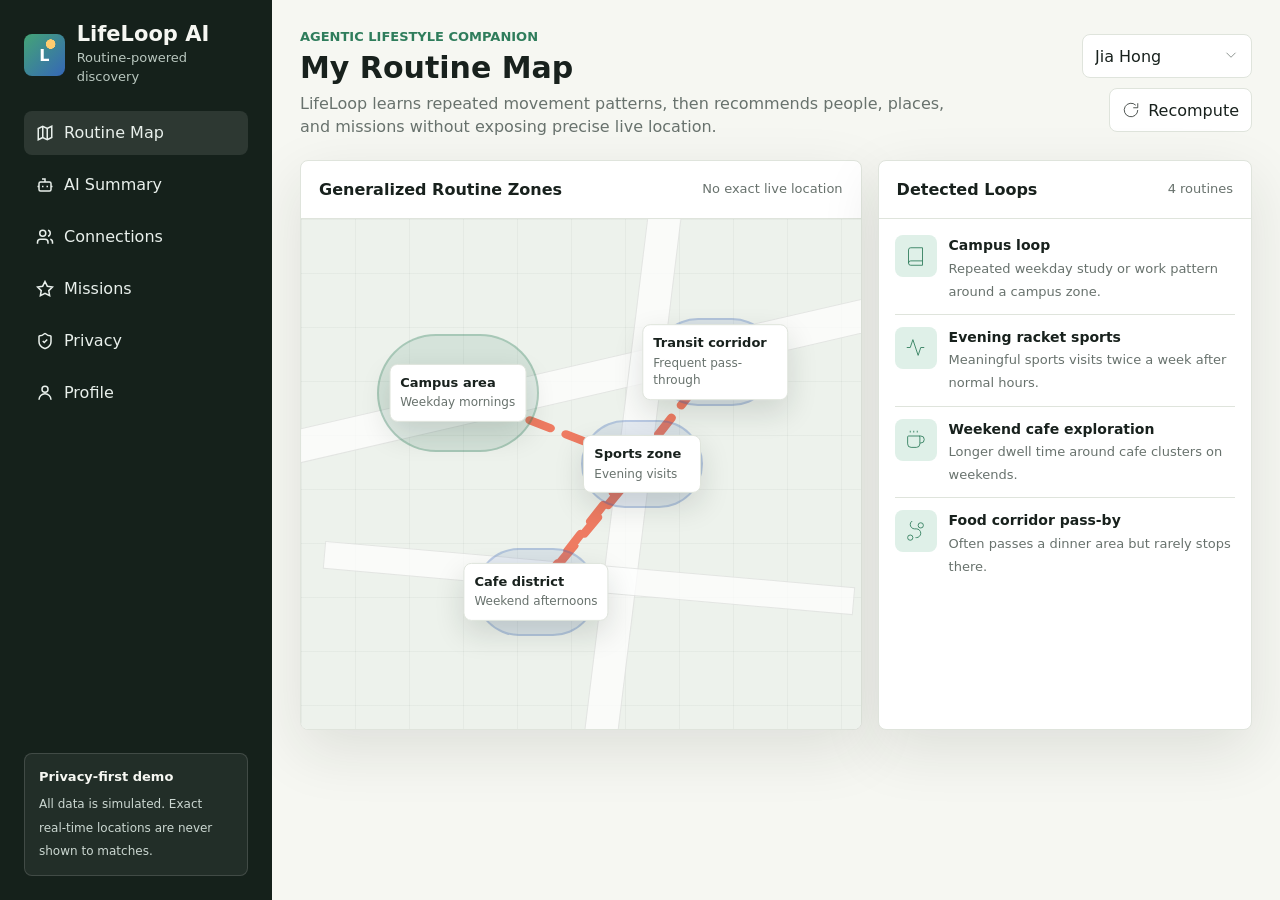
==== commit c27b9338: "Improve mobile profile UX and stabilize gallery uploads" ====
--- a/index.html
+++ b/index.html
@@ -23,29 +23,29 @@
       </div>
 
       <nav aria-label="Primary">
-        <button class="nav-button active" data-section="routine" title="My Routine">
+        <button class="nav-button active" data-section="routine" title="Routine Map">
           <svg viewBox="0 0 24 24" fill="none" stroke="currentColor"><path d="M9 18l-6 3V6l6-3 6 3 6-3v15l-6 3-6-3z"/><path d="M9 3v15"/><path d="M15 6v15"/></svg>
-          <span>Routine</span>
+          <span>Routine Map</span>
         </button>
-        <button class="nav-button" data-section="summary" title="Home">
+        <button class="nav-button" data-section="summary" title="AI Summary">
           <svg viewBox="0 0 24 24" fill="none" stroke="currentColor"><path d="M12 8V4H8"/><rect width="16" height="12" x="4" y="8" rx="2"/><path d="M2 14h2"/><path d="M20 14h2"/><path d="M15 13v2"/><path d="M9 13v2"/></svg>
-          <span>Home</span>
+          <span>AI Summary</span>
         </button>
-        <button class="nav-button" data-section="matches" title="Matches">
+        <button class="nav-button" data-section="matches" title="Connections">
           <svg viewBox="0 0 24 24" fill="none" stroke="currentColor"><path d="M16 21v-2a4 4 0 0 0-4-4H6a4 4 0 0 0-4 4v2"/><circle cx="9" cy="7" r="4"/><path d="M22 21v-2a4 4 0 0 0-3-3.87"/><path d="M16 3.13a4 4 0 0 1 0 7.75"/></svg>
-          <span>Matches</span>
+          <span>Connections</span>
         </button>
-        <button class="nav-button" data-section="friends" title="Friends">
-          <svg viewBox="0 0 24 24" fill="none" stroke="currentColor"><path d="M17 21v-2a4 4 0 0 0-4-4H5a4 4 0 0 0-4 4v2"/><circle cx="9" cy="7" r="4"/><path d="M23 11v6"/><path d="M20 14h6"/></svg>
-          <span>Friends</span>
-        </button>
-        <button class="nav-button" data-section="missions" title="Places">
+        <button class="nav-button" data-section="missions" title="Missions">
           <svg viewBox="0 0 24 24" fill="none" stroke="currentColor"><path d="M12 2l3.09 6.26L22 9.27l-5 4.87L18.18 21 12 17.77 5.82 21 7 14.14l-5-4.87 6.91-1.01L12 2z"/></svg>
-          <span>Places</span>
+          <span>Missions</span>
         </button>
         <button class="nav-button" data-section="privacy" title="Privacy">
           <svg viewBox="0 0 24 24" fill="none" stroke="currentColor"><path d="M20 13c0 5-3.5 7.5-7.66 8.95a1 1 0 0 1-.68 0C7.5 20.5 4 18 4 13V6a1 1 0 0 1 1-1c2 0 4.5-1.2 6.24-2.72a1.17 1.17 0 0 1 1.52 0C14.51 3.81 17 5 19 5a1 1 0 0 1 1 1v7z"/><path d="M9 12l2 2 4-4"/></svg>
           <span>Privacy</span>
+        </button>
+        <button class="nav-button" data-section="profile" title="Profile">
+          <svg viewBox="0 0 24 24" fill="none" stroke="currentColor"><path d="M20 21a8 8 0 0 0-16 0"/><circle cx="12" cy="7" r="4"/></svg>
+          <span>Profile</span>
         </button>
       </nav>
 
@@ -59,8 +59,8 @@
       <header class="topbar">
         <div>
           <p class="kicker">Agentic lifestyle companion</p>
-          <h2 id="page-title">My Routine</h2>
-          <p class="subtitle" id="page-subtitle">LifeLoop learns monthly movement patterns, then matches people and places without exposing exact live location.</p>
+          <h2 id="page-title">My Routine Map</h2>
+          <p class="subtitle" id="page-subtitle">LifeLoop learns repeated movement patterns, then recommends people, places, and missions without exposing precise live location.</p>
         </div>
         <div class="toolbar">
           <div class="select-wrap">
@@ -79,29 +79,16 @@
           <div class="panel">
             <div class="panel-head">
               <h3>Generalized Routine Zones</h3>
-              <span>Approximate grid areas only</span>
+              <span>No exact live location</span>
             </div>
             <div class="map" id="map"></div>
           </div>
           <div class="panel">
             <div class="panel-head">
               <h3>Detected Loops</h3>
-              <span id="loop-count">0 loops</span>
+              <span id="loop-count">0 routines</span>
             </div>
             <div class="routine-list" id="routine-list"></div>
-          </div>
-        </div>
-        <div class="panel pad inset-top">
-          <h3>Routine Mirror</h3>
-          <p class="explain" id="routine-mirror-summary">Weekly routine summary is loading.</p>
-          <div class="tag-row" id="routine-mirror-highlights"></div>
-          <div class="inline-note inset-top" id="routine-mirror-alerts"></div>
-          <div class="chat-shell inset-top">
-            <div class="chat-messages" id="routine-chat-log"></div>
-            <div class="chat-input-row">
-              <input class="field-input" id="routine-chat-input" placeholder="Ask Routine Mirror a follow-up question">
-              <button class="connect" id="routine-chat-send">Ask</button>
-            </div>
           </div>
         </div>
       </section>
@@ -112,23 +99,22 @@
             <p class="summary-text" id="summary-text"></p>
             <div class="tag-row" id="summary-tags"></div>
             <div class="metric-row" id="metrics"></div>
-            <div class="inline-note inset-top" id="home-note"></div>
           </div>
           <div class="grid three">
             <div class="panel pad">
               <div class="iconbox"><svg viewBox="0 0 24 24" fill="none" stroke="currentColor"><path d="M12 8V4H8"/><rect width="16" height="12" x="4" y="8" rx="2"/><path d="M9 13v2"/><path d="M15 13v2"/></svg></div>
-              <h3>Onboarding & Permission</h3>
-              <p class="explain" id="onboarding-copy">Explain why tracking is approximate, privacy-safe, and revocable at any time.</p>
+              <h3>Routine Understanding Agent</h3>
+              <p class="explain">Clusters repeated visits, dwell time, and time patterns into a private lifestyle profile.</p>
             </div>
             <div class="panel pad">
               <div class="iconbox"><svg viewBox="0 0 24 24" fill="none" stroke="currentColor"><circle cx="12" cy="12" r="10"/><path d="M12 6v6l4 2"/></svg></div>
-              <h3>Routine Profile Window</h3>
-              <p class="explain" id="profile-window-copy">Build profile using latest 30 days of compressed routes and stay points.</p>
+              <h3>Mission Agent</h3>
+              <p class="explain">Turns familiar routes into small exploration goals that fit the user’s habits.</p>
             </div>
             <div class="panel pad">
               <div class="iconbox"><svg viewBox="0 0 24 24" fill="none" stroke="currentColor"><path d="M20 13c0 5-3.5 7.5-7.66 8.95a1 1 0 0 1-.68 0C7.5 20.5 4 18 4 13V6a1 1 0 0 1 1-1c2 0 4.5-1.2 6.24-2.72a1.17 1.17 0 0 1 1.52 0C14.51 3.81 17 5 19 5a1 1 0 0 1 1 1v7z"/></svg></div>
-              <h3>Live Privacy Guardrail</h3>
-              <p class="explain" id="guardrail-copy">Matching and recommendations are automatically disabled when privacy toggles are off.</p>
+              <h3>Privacy Agent</h3>
+              <p class="explain">Generalizes sensitive places and removes exact times before showing recommendations.</p>
             </div>
           </div>
         </div>
@@ -138,90 +124,70 @@
         <div class="card-grid" id="match-list"></div>
       </section>
 
-      <section id="friends" class="section">
-        <div class="grid two">
-          <div class="panel pad">
-            <h3>Liked People · Weekly Social Planner</h3>
-            <p class="explain">Every liked profile gets 2-3 broad windows based on routine overlap.</p>
-            <div class="friend-mini-list inset-top" id="liked-list"></div>
-            <h3 class="inset-top">Mutual Friends</h3>
-            <p class="explain">Only people with mutual likes can chat here.</p>
-            <div class="friend-list inset-top" id="friend-list"></div>
-          </div>
-          <div class="panel pad">
-            <h3 id="friend-chat-title">Friend Chat</h3>
-            <p class="explain" id="friend-chat-subtitle">Select a mutual friend to start chatting.</p>
-            <div class="tag-row" id="friend-windows"></div>
-            <div class="place-scout-list inset-top" id="friend-place-scout"></div>
-            <div class="chat-shell inset-top">
-              <div class="chat-messages" id="friend-chat-messages"></div>
-              <div class="chat-input-row">
-                <input class="field-input" id="friend-chat-input" placeholder="Send a message">
-                <button class="connect" id="friend-chat-send">Send</button>
-              </div>
-            </div>
-            <div class="inline-note inset-top" id="safety-alert" hidden></div>
-          </div>
-        </div>
-      </section>
-
       <section id="missions" class="section">
         <div class="grid two">
           <div class="panel">
             <div class="panel-head">
-              <h3>Recommended Places</h3>
-              <span id="points-total">0 results</span>
+              <h3>Generated Missions</h3>
+              <span id="points-total">0 possible points</span>
             </div>
             <div id="mission-list"></div>
           </div>
           <div class="panel pad">
-            <h3>Route-Aware Missions</h3>
-            <p class="explain">Missions are generated from frequent routine categories and compressed movement loops.</p>
+            <h3>Rewards Marketplace</h3>
+            <p class="explain">Merchant missions are only shown when they match a user’s lifestyle and route fit.</p>
             <div class="reward-grid inset-top" id="reward-list"></div>
           </div>
         </div>
       </section>
 
       <section id="privacy" class="section">
-        <div class="grid two">
+        <div class="panel pad">
+          <h3>Privacy & Safety Filter</h3>
+          <p class="explain">The app converts raw movement data into safer lifestyle signals before anything becomes social.</p>
+          <div class="privacy-grid inset-top" id="privacy-grid"></div>
+        </div>
+      </section>
+
+      <section id="profile" class="section">
+        <div class="grid two profile-grid">
           <div class="panel pad">
-            <h3>Privacy Controls</h3>
-            <p class="explain">Users can pause tracking, pause matching, disable recommendations, and remove location history.</p>
-            <div class="settings-grid inset-top" id="privacy-settings-form"></div>
-            <div class="settings-actions inset-top">
-              <button class="connect danger" id="delete-history">Delete Location History</button>
-              <span class="explain" id="privacy-message"></span>
+            <div class="panel-title-row">
+              <h3>My Profile</h3>
+              <span class="profile-message" id="profile-message"></span>
             </div>
+            <div id="profile-editor"></div>
           </div>
           <div class="panel pad">
-            <h3>Safety Rules</h3>
-            <p class="explain">These guardrails are applied before any routine profile is matched or shared.</p>
-            <div class="privacy-grid inset-top" id="privacy-grid"></div>
+            <div class="profile-pane active" id="profile-connections-pane">
+              <h3 class="profile-subhead">Connected Profiles</h3>
+              <div class="connections-list" id="connections-list"></div>
+            </div>
+            <div class="profile-pane" id="profile-requests-pane">
+              <h3 class="profile-subhead">Incoming Requests</h3>
+              <div class="request-list" id="incoming-requests-list"></div>
+              <h3 class="profile-subhead">Pending Sent Requests</h3>
+              <div class="request-list" id="outgoing-requests-list"></div>
+            </div>
           </div>
         </div>
       </section>
     </main>
   </div>
 
-  <div class="overlay visible" id="login-modal" role="dialog" aria-modal="true" aria-labelledby="login-title">
-    <div class="overlay-card">
-      <h3 id="login-title">Mock Login</h3>
-      <p class="explain">Use an existing seeded account or create one. This MVP uses fake data and approximate location cells.</p>
-      <label class="field-label" for="login-name">Name</label>
-      <input class="field-input" id="login-name" placeholder="Your name">
-      <label class="field-label" for="login-email">Email</label>
-      <input class="field-input" id="login-email" type="email" placeholder="you@example.com">
-      <button class="connect" id="login-continue">Continue</button>
-      <span class="explain" id="login-message"></span>
+  <div class="zoom-modal" id="profile-zoom-modal" aria-hidden="true">
+    <div class="zoom-backdrop" data-zoom-close="true"></div>
+    <div class="zoom-dialog">
+      <button class="zoom-close" id="profile-zoom-close" type="button" aria-label="Close zoom view">Close</button>
+      <img id="profile-zoom-image" alt="Profile photo preview">
     </div>
   </div>
 
-  <div class="overlay" id="match-modal" role="dialog" aria-modal="true" aria-labelledby="match-modal-title">
-    <div class="overlay-card">
-      <h3 id="match-modal-title">Match Detail</h3>
-      <p class="explain" id="match-modal-body"></p>
-      <div class="tag-row" id="match-modal-tags"></div>
-      <button class="connect" id="match-modal-close">Close</button>
+  <div class="zoom-modal" id="public-profile-modal" aria-hidden="true">
+    <div class="zoom-backdrop" data-public-close="true"></div>
+    <div class="zoom-dialog public-dialog">
+      <button class="zoom-close" id="public-profile-close" type="button" aria-label="Close profile view">Close</button>
+      <div id="public-profile-content"></div>
     </div>
   </div>
 
--- a/src/styles.css
+++ b/src/styles.css
@@ -28,8 +28,7 @@
 }
 
 button,
-select,
-input {
+select {
   font: inherit;
 }
 
@@ -60,6 +59,29 @@
   display: flex;
   align-items: center;
   gap: 12px;
+}
+
+.avatar-name.open-profile {
+  border: 0;
+  padding: 0;
+  background: transparent;
+  color: inherit;
+  cursor: pointer;
+  text-align: left;
+}
+
+.avatar-name.open-profile span {
+  display: grid;
+  gap: 2px;
+}
+
+.avatar-name.open-profile strong {
+  font-size: 16px;
+}
+
+.avatar-name.open-profile small {
+  color: var(--muted);
+  font-size: 12px;
 }
 
 .mark {
@@ -284,10 +306,6 @@
   overflow: hidden;
 }
 
-.map.google-mode {
-  background: #dfe7de;
-}
-
 .road {
   position: absolute;
   background: rgba(255, 255, 255, 0.72);
@@ -448,16 +466,6 @@
   margin: 0;
 }
 
-.inline-note {
-  margin-top: 14px;
-  padding: 10px 12px;
-  border-radius: 8px;
-  border: 1px solid var(--line);
-  background: #fbfcf9;
-  color: var(--muted);
-  font-size: 13px;
-}
-
 .metric-row {
   display: grid;
   grid-template-columns: repeat(4, minmax(0, 1fr));
@@ -545,24 +553,17 @@
 }
 
 .connect.secondary {
-  background: #ffffff;
-  color: var(--ink);
-  border: 1px solid var(--line);
-}
-
-.connect.danger {
-  background: #5f1f18;
+  background: #8a9490;
+  color: #f3f5f4;
+}
+
+.connect:disabled {
+  cursor: default;
 }
 
 .connect svg {
   width: 18px;
   height: 18px;
-}
-
-.card-actions {
-  margin-top: auto;
-  display: grid;
-  gap: 8px;
 }
 
 .mission {
@@ -631,44 +632,6 @@
   font-size: 13px;
 }
 
-.settings-grid {
-  display: grid;
-  gap: 10px;
-}
-
-.setting {
-  display: flex;
-  justify-content: space-between;
-  align-items: center;
-  gap: 12px;
-  min-height: 48px;
-  padding: 10px 12px;
-  border-radius: 8px;
-  border: 1px solid var(--line);
-  background: #fbfcf9;
-}
-
-.setting label {
-  display: block;
-  font-size: 14px;
-  font-weight: 700;
-}
-
-.setting span {
-  color: var(--muted);
-  font-size: 12px;
-}
-
-.settings-actions {
-  display: grid;
-  gap: 8px;
-}
-
-.toggle {
-  width: 44px;
-  height: 24px;
-}
-
 .reward-grid {
   display: grid;
   grid-template-columns: repeat(4, minmax(0, 1fr));
@@ -697,83 +660,421 @@
   font-size: 13px;
 }
 
-.chat-shell {
+.panel-title-row {
+  display: flex;
+  justify-content: space-between;
+  align-items: center;
+  gap: 12px;
+}
+
+.panel-title-row h3 {
+  margin: 0;
+}
+
+.profile-message {
+  color: var(--green);
+  font-size: 12px;
+  font-weight: 700;
+}
+
+.profile-message.error {
+  color: #b84a4a;
+}
+
+.field-label {
+  font-size: 13px;
+  color: var(--muted);
+  font-weight: 700;
+}
+
+.field-input {
+  width: 100%;
+  min-height: 44px;
   border: 1px solid var(--line);
   border-radius: 8px;
+  padding: 10px 12px;
+  background: #ffffff;
+  color: var(--ink);
+}
+
+textarea.field-input {
+  resize: vertical;
+  min-height: 86px;
+}
+
+.profile-form {
+  display: grid;
+  gap: 10px;
+}
+
+.profile-avatar,
+.mini-avatar {
+  border-radius: 12px;
+  background: linear-gradient(135deg, var(--green), var(--blue));
+  color: white;
+  font-weight: 900;
+  display: grid;
+  place-items: center;
+  overflow: hidden;
+}
+
+.profile-avatar {
+  width: 74px;
+  height: 74px;
+  font-size: 28px;
+}
+
+.profile-top-row {
+  display: grid;
+  grid-template-columns: minmax(0, 1fr) minmax(154px, 0.9fr);
+  align-items: stretch;
+  gap: 10px;
+}
+
+.profile-avatar-button {
+  border: 1px solid var(--line);
+  border-radius: 12px;
   background: #fbfcf9;
+  display: flex;
+  align-items: center;
+  gap: 12px;
+  padding: 10px;
+  cursor: pointer;
+  text-align: left;
+}
+
+.profile-avatar-button span {
+  color: var(--muted);
+  font-size: 12px;
+  font-weight: 700;
+}
+
+.mini-avatar {
+  width: 44px;
+  height: 44px;
+  font-size: 18px;
+}
+
+.profile-avatar.has-image img,
+.mini-avatar.has-image img,
+.avatar.has-image img {
+  width: 100%;
+  height: 100%;
+  object-fit: cover;
+}
+
+.profile-avatar-actions {
+  display: flex;
+  gap: 8px;
+  flex-wrap: wrap;
+}
+
+.profile-connection-side {
+  display: grid;
+  grid-template-columns: repeat(2, minmax(0, 1fr));
+  gap: 8px;
+}
+
+.profile-switch-card {
+  min-height: 60px;
+  border: 1px solid var(--line);
+  border-radius: 12px;
+  background: #fbfcf9;
+  padding: 8px 10px;
+  color: var(--ink);
+  display: flex;
+  align-items: center;
+  justify-content: space-between;
+  cursor: pointer;
+}
+
+.profile-switch-card span {
+  font-size: 12px;
+  color: var(--muted);
+  font-weight: 700;
+}
+
+.profile-switch-card strong {
+  font-size: 22px;
+  line-height: 1;
+}
+
+.profile-switch-card.active {
+  border-color: #9cc7b4;
+  background: var(--green-2);
+  color: var(--green);
+}
+
+.profile-avatar-actions input[type="file"] {
+  display: none;
+}
+
+.ghost-button.compact {
+  min-height: 36px;
+  padding: 0 10px;
+  font-size: 13px;
+}
+
+.profile-save {
+  margin-top: 4px;
+}
+
+.gallery-editor {
+  border: 1px solid var(--line);
+  border-radius: 12px;
+  padding: 10px;
+  background: #fbfcf9;
+}
+
+.gallery-head {
+  display: flex;
+  align-items: center;
+  justify-content: space-between;
+  gap: 10px;
+}
+
+.gallery-head strong {
+  font-size: 14px;
+}
+
+.gallery-head span {
+  color: var(--muted);
+  font-size: 12px;
+}
+
+.gallery-upload-row {
+  margin-top: 8px;
+  display: flex;
+  flex-wrap: wrap;
+  gap: 8px;
+  align-items: center;
+}
+
+.gallery-help {
+  color: var(--muted);
+  font-size: 12px;
+}
+
+.gallery-grid {
+  display: grid;
+  grid-template-columns: repeat(2, minmax(0, 1fr));
+  gap: 8px;
+  margin-top: 10px;
+}
+
+.gallery-grid.compact {
+  margin-top: 6px;
+}
+
+.gallery-editor-tile {
+  position: relative;
+}
+
+.gallery-tile {
+  width: 100%;
+  aspect-ratio: 1 / 1;
+  border: 1px solid var(--line);
+  border-radius: 10px;
+  overflow: hidden;
+  padding: 0;
+  cursor: zoom-in;
+  background: #f2f5f1;
+}
+
+.gallery-tile img {
+  width: 100%;
+  height: 100%;
+  object-fit: cover;
+  display: block;
+}
+
+.gallery-remove {
+  margin-top: 6px;
+  width: 100%;
+  min-height: 32px;
+  border: 1px solid #f1cccc;
+  border-radius: 8px;
+  background: #fff8f8;
+  color: #9c3434;
+  font-size: 12px;
+  cursor: pointer;
+}
+
+.profile-pane {
+  display: none;
+}
+
+.profile-pane.active {
+  display: block;
+}
+
+.connections-list,
+.request-list {
+  display: grid;
+  gap: 10px;
+  margin-top: 12px;
+}
+
+.connection-item,
+.request-item {
+  border: 1px solid var(--line);
+  border-radius: 10px;
   padding: 12px;
-}
-
-.chat-messages {
-  display: grid;
-  gap: 8px;
-  max-height: 240px;
-  overflow-y: auto;
-}
-
-.chat-message {
-  padding: 10px 11px;
-  border-radius: 8px;
-  border: 1px solid var(--line);
-  background: #ffffff;
+  background: #fbfcf9;
+}
+
+.connection-item,
+.request-item {
+  display: flex;
+  justify-content: space-between;
+  align-items: center;
+  gap: 12px;
+}
+
+.connection-info {
+  border: 0;
+  padding: 0;
+  background: transparent;
+  color: inherit;
+  cursor: pointer;
+  text-align: left;
+  display: flex;
+  gap: 10px;
+  align-items: center;
+}
+
+.connection-info strong {
+  display: block;
+  font-size: 14px;
+}
+
+.connection-info span {
+  color: var(--muted);
+  font-size: 12px;
+}
+
+.request-actions {
+  display: flex;
+  gap: 6px;
+}
+
+.danger-subtle {
+  border-color: #f1cccc;
+  color: #9c3434;
+}
+
+.profile-subhead {
+  margin: 2px 0 8px;
+  font-size: 14px;
+}
+
+.empty-state {
+  border: 1px dashed var(--line);
+  border-radius: 10px;
+  padding: 12px;
+  color: var(--muted);
   font-size: 13px;
-}
-
-.chat-message.mine {
-  background: var(--green-2);
-  border-color: rgba(47, 125, 92, 0.28);
-}
-
-.chat-message .meta {
+  background: #fbfcf9;
+}
+
+.empty-state.small-empty {
+  margin-top: 10px;
+}
+
+.zoom-modal {
+  position: fixed;
+  inset: 0;
+  z-index: 40;
+  pointer-events: none;
+  opacity: 0;
+  transition: opacity 160ms ease;
+}
+
+.zoom-modal.visible {
+  pointer-events: auto;
+  opacity: 1;
+}
+
+.zoom-backdrop {
+  position: absolute;
+  inset: 0;
+  background: rgba(10, 14, 12, 0.72);
+}
+
+.zoom-dialog {
+  position: absolute;
+  left: 50%;
+  top: 50%;
+  transform: translate(-50%, -50%);
+  width: min(92vw, 520px);
+  background: #111713;
+  border: 1px solid rgba(255, 255, 255, 0.18);
+  border-radius: 16px;
+  padding: 10px;
+}
+
+.zoom-dialog.public-dialog {
+  width: min(94vw, 560px);
+}
+
+.zoom-dialog img {
   display: block;
-  margin-top: 4px;
-  color: var(--muted);
-  font-size: 11px;
-}
-
-.chat-input-row {
-  margin-top: 10px;
-  display: grid;
-  grid-template-columns: 1fr auto;
-  gap: 8px;
-}
-
-.friend-list,
-.friend-mini-list {
-  display: grid;
+  width: 100%;
+  aspect-ratio: 1 / 1;
+  border-radius: 12px;
+  object-fit: cover;
+}
+
+.public-head {
+  display: flex;
+  align-items: center;
   gap: 10px;
 }
 
-.friend-card,
-.liked-card {
-  border: 1px solid var(--line);
-  border-radius: 8px;
-  background: #fbfcf9;
-  padding: 12px;
-}
-
-.friend-card.active {
-  border-color: var(--green);
-  box-shadow: 0 12px 32px rgba(47, 125, 92, 0.12);
-}
-
-.friend-head {
-  display: flex;
-  align-items: center;
-  justify-content: space-between;
-  gap: 12px;
-}
-
-.place-scout-list {
-  display: grid;
-  gap: 8px;
-}
-
-.place-scout-item {
-  border: 1px solid var(--line);
-  border-radius: 8px;
-  background: #fbfcf9;
-  padding: 10px;
+.public-head h3 {
+  margin: 0 0 4px;
+  font-size: 18px;
+}
+
+.public-avatar {
+  width: 56px;
+  height: 56px;
+  font-size: 22px;
+}
+
+.public-stats {
+  margin: 12px 0 8px;
+  display: flex;
+  gap: 10px;
+  flex-wrap: wrap;
+}
+
+.public-stats span {
+  border: 1px solid rgba(255, 255, 255, 0.16);
+  border-radius: 999px;
+  padding: 4px 10px;
+  color: #d8e3de;
+  font-size: 12px;
+}
+
+.public-stats strong {
+  color: #ffffff;
+}
+
+.public-gallery-title {
+  margin: 8px 0 0;
+  color: #eef3f0;
+}
+
+.zoom-close {
+  min-height: 36px;
+  padding: 0 12px;
+  border-radius: 8px;
+  border: 1px solid rgba(255, 255, 255, 0.16);
+  background: rgba(255, 255, 255, 0.08);
+  color: #ffffff;
+  margin-bottom: 8px;
+  cursor: pointer;
 }
 
 .section {
@@ -786,51 +1087,6 @@
 
 .inset-top {
   margin-top: 16px;
-}
-
-.overlay {
-  position: fixed;
-  inset: 0;
-  background: rgba(24, 33, 29, 0.6);
-  display: none;
-  align-items: center;
-  justify-content: center;
-  padding: 18px;
-  z-index: 60;
-}
-
-.overlay.visible {
-  display: flex;
-}
-
-.overlay-card {
-  width: min(100%, 420px);
-  background: #ffffff;
-  border-radius: 14px;
-  border: 1px solid var(--line);
-  box-shadow: 0 20px 60px rgba(24, 33, 29, 0.2);
-  padding: 18px;
-}
-
-.overlay-card h3 {
-  margin: 0 0 8px;
-}
-
-.field-label {
-  display: block;
-  margin: 10px 0 6px;
-  font-size: 12px;
-  font-weight: 800;
-  text-transform: uppercase;
-  letter-spacing: 0.02em;
-}
-
-.field-input {
-  width: 100%;
-  min-height: 42px;
-  border-radius: 8px;
-  border: 1px solid var(--line);
-  padding: 0 12px;
 }
 
 @media (max-width: 1060px) {
@@ -1086,6 +1342,10 @@
     grid-template-columns: 1fr;
   }
 
+  .profile-grid {
+    gap: 12px;
+  }
+
   .grid.three {
     grid-template-columns: 1fr;
   }
@@ -1186,8 +1446,62 @@
     width: 100%;
   }
 
-  .settings-actions .connect {
+  .profile-avatar {
+    width: 68px;
+    height: 68px;
+  }
+
+  .profile-top-row {
+    grid-template-columns: 120px minmax(0, 1fr);
+    align-items: stretch;
+  }
+
+  .profile-avatar-actions {
     width: 100%;
+    display: grid;
+    grid-template-columns: repeat(2, minmax(0, 1fr));
+  }
+
+  .profile-avatar-button {
+    justify-content: center;
+    flex-direction: column;
+    gap: 6px;
+    padding: 8px;
+  }
+
+  .profile-avatar-button span {
+    font-size: 10px;
+  }
+
+  .profile-switch-card {
+    min-height: 56px;
+  }
+
+  .profile-switch-card strong {
+    font-size: 20px;
+  }
+
+  .profile-avatar-actions .ghost-button {
+    width: 100%;
+  }
+
+  .connection-item,
+  .request-item {
+    flex-direction: column;
+    align-items: stretch;
+  }
+
+  .request-actions {
+    width: 100%;
+    justify-content: flex-end;
+  }
+
+  .gallery-upload-row .ghost-button {
+    flex: 1;
+  }
+
+  .zoom-dialog {
+    width: min(94vw, 420px);
   }
 
   .mission {
@@ -1224,16 +1538,15 @@
   .rule {
     border-radius: 16px;
   }
-
-  .overlay {
-    align-items: flex-end;
-    padding: 0;
-  }
-
-  .overlay-card {
-    width: 100%;
-    border-radius: 20px 20px 0 0;
-    padding: 16px;
+}
+
+@media (max-width: 420px) {
+  .nav-button span {
+    display: none !important;
+  }
+
+  .nav-button {
+    gap: 0;
   }
 }
 
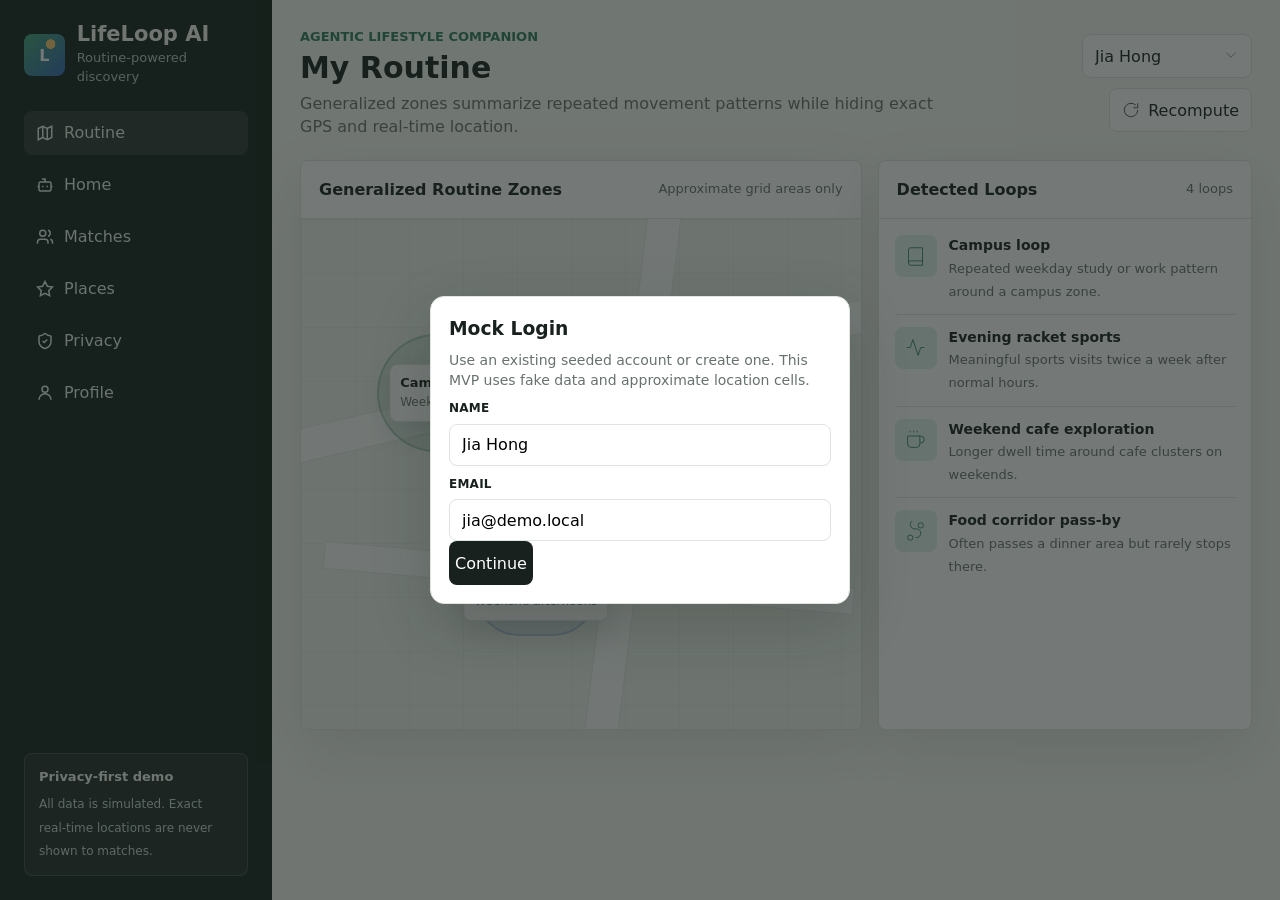
==== commit d6a6edf8: "Integrate profile tab and social gallery into jiacheng-codex01" ====
--- a/index.html
+++ b/index.html
@@ -23,21 +23,21 @@
       </div>
 
       <nav aria-label="Primary">
-        <button class="nav-button active" data-section="routine" title="Routine Map">
+        <button class="nav-button active" data-section="routine" title="My Routine">
           <svg viewBox="0 0 24 24" fill="none" stroke="currentColor"><path d="M9 18l-6 3V6l6-3 6 3 6-3v15l-6 3-6-3z"/><path d="M9 3v15"/><path d="M15 6v15"/></svg>
-          <span>Routine Map</span>
-        </button>
-        <button class="nav-button" data-section="summary" title="AI Summary">
+          <span>Routine</span>
+        </button>
+        <button class="nav-button" data-section="summary" title="Home">
           <svg viewBox="0 0 24 24" fill="none" stroke="currentColor"><path d="M12 8V4H8"/><rect width="16" height="12" x="4" y="8" rx="2"/><path d="M2 14h2"/><path d="M20 14h2"/><path d="M15 13v2"/><path d="M9 13v2"/></svg>
-          <span>AI Summary</span>
-        </button>
-        <button class="nav-button" data-section="matches" title="Connections">
+          <span>Home</span>
+        </button>
+        <button class="nav-button" data-section="matches" title="Matches">
           <svg viewBox="0 0 24 24" fill="none" stroke="currentColor"><path d="M16 21v-2a4 4 0 0 0-4-4H6a4 4 0 0 0-4 4v2"/><circle cx="9" cy="7" r="4"/><path d="M22 21v-2a4 4 0 0 0-3-3.87"/><path d="M16 3.13a4 4 0 0 1 0 7.75"/></svg>
-          <span>Connections</span>
-        </button>
-        <button class="nav-button" data-section="missions" title="Missions">
+          <span>Matches</span>
+        </button>
+        <button class="nav-button" data-section="missions" title="Places">
           <svg viewBox="0 0 24 24" fill="none" stroke="currentColor"><path d="M12 2l3.09 6.26L22 9.27l-5 4.87L18.18 21 12 17.77 5.82 21 7 14.14l-5-4.87 6.91-1.01L12 2z"/></svg>
-          <span>Missions</span>
+          <span>Places</span>
         </button>
         <button class="nav-button" data-section="privacy" title="Privacy">
           <svg viewBox="0 0 24 24" fill="none" stroke="currentColor"><path d="M20 13c0 5-3.5 7.5-7.66 8.95a1 1 0 0 1-.68 0C7.5 20.5 4 18 4 13V6a1 1 0 0 1 1-1c2 0 4.5-1.2 6.24-2.72a1.17 1.17 0 0 1 1.52 0C14.51 3.81 17 5 19 5a1 1 0 0 1 1 1v7z"/><path d="M9 12l2 2 4-4"/></svg>
@@ -59,8 +59,8 @@
       <header class="topbar">
         <div>
           <p class="kicker">Agentic lifestyle companion</p>
-          <h2 id="page-title">My Routine Map</h2>
-          <p class="subtitle" id="page-subtitle">LifeLoop learns repeated movement patterns, then recommends people, places, and missions without exposing precise live location.</p>
+          <h2 id="page-title">My Routine</h2>
+          <p class="subtitle" id="page-subtitle">LifeLoop learns monthly movement patterns, then matches people and places without exposing exact live location.</p>
         </div>
         <div class="toolbar">
           <div class="select-wrap">
@@ -79,14 +79,14 @@
           <div class="panel">
             <div class="panel-head">
               <h3>Generalized Routine Zones</h3>
-              <span>No exact live location</span>
+              <span>Approximate grid areas only</span>
             </div>
             <div class="map" id="map"></div>
           </div>
           <div class="panel">
             <div class="panel-head">
               <h3>Detected Loops</h3>
-              <span id="loop-count">0 routines</span>
+              <span id="loop-count">0 loops</span>
             </div>
             <div class="routine-list" id="routine-list"></div>
           </div>
@@ -99,22 +99,23 @@
             <p class="summary-text" id="summary-text"></p>
             <div class="tag-row" id="summary-tags"></div>
             <div class="metric-row" id="metrics"></div>
+            <div class="inline-note inset-top" id="home-note"></div>
           </div>
           <div class="grid three">
             <div class="panel pad">
               <div class="iconbox"><svg viewBox="0 0 24 24" fill="none" stroke="currentColor"><path d="M12 8V4H8"/><rect width="16" height="12" x="4" y="8" rx="2"/><path d="M9 13v2"/><path d="M15 13v2"/></svg></div>
-              <h3>Routine Understanding Agent</h3>
-              <p class="explain">Clusters repeated visits, dwell time, and time patterns into a private lifestyle profile.</p>
+              <h3>Onboarding & Permission</h3>
+              <p class="explain" id="onboarding-copy">Explain why tracking is approximate, privacy-safe, and revocable at any time.</p>
             </div>
             <div class="panel pad">
               <div class="iconbox"><svg viewBox="0 0 24 24" fill="none" stroke="currentColor"><circle cx="12" cy="12" r="10"/><path d="M12 6v6l4 2"/></svg></div>
-              <h3>Mission Agent</h3>
-              <p class="explain">Turns familiar routes into small exploration goals that fit the user’s habits.</p>
+              <h3>Routine Profile Window</h3>
+              <p class="explain" id="profile-window-copy">Build profile using latest 30 days of compressed routes and stay points.</p>
             </div>
             <div class="panel pad">
               <div class="iconbox"><svg viewBox="0 0 24 24" fill="none" stroke="currentColor"><path d="M20 13c0 5-3.5 7.5-7.66 8.95a1 1 0 0 1-.68 0C7.5 20.5 4 18 4 13V6a1 1 0 0 1 1-1c2 0 4.5-1.2 6.24-2.72a1.17 1.17 0 0 1 1.52 0C14.51 3.81 17 5 19 5a1 1 0 0 1 1 1v7z"/></svg></div>
-              <h3>Privacy Agent</h3>
-              <p class="explain">Generalizes sensitive places and removes exact times before showing recommendations.</p>
+              <h3>Live Privacy Guardrail</h3>
+              <p class="explain" id="guardrail-copy">Matching and recommendations are automatically disabled when privacy toggles are off.</p>
             </div>
           </div>
         </div>
@@ -128,24 +129,35 @@
         <div class="grid two">
           <div class="panel">
             <div class="panel-head">
-              <h3>Generated Missions</h3>
-              <span id="points-total">0 possible points</span>
+              <h3>Recommended Places</h3>
+              <span id="points-total">0 results</span>
             </div>
             <div id="mission-list"></div>
           </div>
           <div class="panel pad">
-            <h3>Rewards Marketplace</h3>
-            <p class="explain">Merchant missions are only shown when they match a user’s lifestyle and route fit.</p>
+            <h3>Route-Aware Missions</h3>
+            <p class="explain">Missions are generated from frequent routine categories and compressed movement loops.</p>
             <div class="reward-grid inset-top" id="reward-list"></div>
           </div>
         </div>
       </section>
 
       <section id="privacy" class="section">
-        <div class="panel pad">
-          <h3>Privacy & Safety Filter</h3>
-          <p class="explain">The app converts raw movement data into safer lifestyle signals before anything becomes social.</p>
-          <div class="privacy-grid inset-top" id="privacy-grid"></div>
+        <div class="grid two">
+          <div class="panel pad">
+            <h3>Privacy Controls</h3>
+            <p class="explain">Users can pause tracking, pause matching, disable recommendations, and remove location history.</p>
+            <div class="settings-grid inset-top" id="privacy-settings-form"></div>
+            <div class="settings-actions inset-top">
+              <button class="connect danger" id="delete-history">Delete Location History</button>
+              <span class="explain" id="privacy-message"></span>
+            </div>
+          </div>
+          <div class="panel pad">
+            <h3>Safety Rules</h3>
+            <p class="explain">These guardrails are applied before any routine profile is matched or shared.</p>
+            <div class="privacy-grid inset-top" id="privacy-grid"></div>
+          </div>
         </div>
       </section>
 
@@ -175,6 +187,28 @@
     </main>
   </div>
 
+  <div class="overlay visible" id="login-modal" role="dialog" aria-modal="true" aria-labelledby="login-title">
+    <div class="overlay-card">
+      <h3 id="login-title">Mock Login</h3>
+      <p class="explain">Use an existing seeded account or create one. This MVP uses fake data and approximate location cells.</p>
+      <label class="field-label" for="login-name">Name</label>
+      <input class="field-input" id="login-name" placeholder="Your name">
+      <label class="field-label" for="login-email">Email</label>
+      <input class="field-input" id="login-email" type="email" placeholder="you@example.com">
+      <button class="connect" id="login-continue">Continue</button>
+      <span class="explain" id="login-message"></span>
+    </div>
+  </div>
+
+  <div class="overlay" id="match-modal" role="dialog" aria-modal="true" aria-labelledby="match-modal-title">
+    <div class="overlay-card">
+      <h3 id="match-modal-title">Match Detail</h3>
+      <p class="explain" id="match-modal-body"></p>
+      <div class="tag-row" id="match-modal-tags"></div>
+      <button class="connect" id="match-modal-close">Close</button>
+    </div>
+  </div>
+
   <div class="zoom-modal" id="profile-zoom-modal" aria-hidden="true">
     <div class="zoom-backdrop" data-zoom-close="true"></div>
     <div class="zoom-dialog">
--- a/src/styles.css
+++ b/src/styles.css
@@ -28,7 +28,8 @@
 }
 
 button,
-select {
+select,
+input {
   font: inherit;
 }
 
@@ -306,6 +307,10 @@
   overflow: hidden;
 }
 
+.map.google-mode {
+  background: #dfe7de;
+}
+
 .road {
   position: absolute;
   background: rgba(255, 255, 255, 0.72);
@@ -466,6 +471,16 @@
   margin: 0;
 }
 
+.inline-note {
+  margin-top: 14px;
+  padding: 10px 12px;
+  border-radius: 8px;
+  border: 1px solid var(--line);
+  background: #fbfcf9;
+  color: var(--muted);
+  font-size: 13px;
+}
+
 .metric-row {
   display: grid;
   grid-template-columns: repeat(4, minmax(0, 1fr));
@@ -553,17 +568,24 @@
 }
 
 .connect.secondary {
-  background: #8a9490;
-  color: #f3f5f4;
-}
-
-.connect:disabled {
-  cursor: default;
+  background: #ffffff;
+  color: var(--ink);
+  border: 1px solid var(--line);
+}
+
+.connect.danger {
+  background: #5f1f18;
 }
 
 .connect svg {
   width: 18px;
   height: 18px;
+}
+
+.card-actions {
+  margin-top: auto;
+  display: grid;
+  gap: 8px;
 }
 
 .mission {
@@ -632,6 +654,44 @@
   font-size: 13px;
 }
 
+.settings-grid {
+  display: grid;
+  gap: 10px;
+}
+
+.setting {
+  display: flex;
+  justify-content: space-between;
+  align-items: center;
+  gap: 12px;
+  min-height: 48px;
+  padding: 10px 12px;
+  border-radius: 8px;
+  border: 1px solid var(--line);
+  background: #fbfcf9;
+}
+
+.setting label {
+  display: block;
+  font-size: 14px;
+  font-weight: 700;
+}
+
+.setting span {
+  color: var(--muted);
+  font-size: 12px;
+}
+
+.settings-actions {
+  display: grid;
+  gap: 8px;
+}
+
+.toggle {
+  width: 44px;
+  height: 24px;
+}
+
 .reward-grid {
   display: grid;
   grid-template-columns: repeat(4, minmax(0, 1fr));
@@ -679,27 +739,6 @@
 
 .profile-message.error {
   color: #b84a4a;
-}
-
-.field-label {
-  font-size: 13px;
-  color: var(--muted);
-  font-weight: 700;
-}
-
-.field-input {
-  width: 100%;
-  min-height: 44px;
-  border: 1px solid var(--line);
-  border-radius: 8px;
-  padding: 10px 12px;
-  background: #ffffff;
-  color: var(--ink);
-}
-
-textarea.field-input {
-  resize: vertical;
-  min-height: 86px;
 }
 
 .profile-form {
@@ -984,7 +1023,7 @@
 .zoom-modal {
   position: fixed;
   inset: 0;
-  z-index: 40;
+  z-index: 70;
   pointer-events: none;
   opacity: 0;
   transition: opacity 160ms ease;
@@ -1034,6 +1073,11 @@
 .public-head h3 {
   margin: 0 0 4px;
   font-size: 18px;
+  color: #ffffff;
+}
+
+.public-head .explain {
+  color: #d8e3de;
 }
 
 .public-avatar {
@@ -1087,6 +1131,51 @@
 
 .inset-top {
   margin-top: 16px;
+}
+
+.overlay {
+  position: fixed;
+  inset: 0;
+  background: rgba(24, 33, 29, 0.6);
+  display: none;
+  align-items: center;
+  justify-content: center;
+  padding: 18px;
+  z-index: 60;
+}
+
+.overlay.visible {
+  display: flex;
+}
+
+.overlay-card {
+  width: min(100%, 420px);
+  background: #ffffff;
+  border-radius: 14px;
+  border: 1px solid var(--line);
+  box-shadow: 0 20px 60px rgba(24, 33, 29, 0.2);
+  padding: 18px;
+}
+
+.overlay-card h3 {
+  margin: 0 0 8px;
+}
+
+.field-label {
+  display: block;
+  margin: 10px 0 6px;
+  font-size: 12px;
+  font-weight: 800;
+  text-transform: uppercase;
+  letter-spacing: 0.02em;
+}
+
+.field-input {
+  width: 100%;
+  min-height: 42px;
+  border-radius: 8px;
+  border: 1px solid var(--line);
+  padding: 0 12px;
 }
 
 @media (max-width: 1060px) {
@@ -1504,6 +1593,10 @@
     width: min(94vw, 420px);
   }
 
+  .settings-actions .connect {
+    width: 100%;
+  }
+
   .mission {
     grid-template-columns: 42px 1fr;
     align-items: start;
@@ -1538,15 +1631,16 @@
   .rule {
     border-radius: 16px;
   }
-}
-
-@media (max-width: 420px) {
-  .nav-button span {
-    display: none !important;
-  }
-
-  .nav-button {
-    gap: 0;
+
+  .overlay {
+    align-items: flex-end;
+    padding: 0;
+  }
+
+  .overlay-card {
+    width: 100%;
+    border-radius: 20px 20px 0 0;
+    padding: 16px;
   }
 }
 
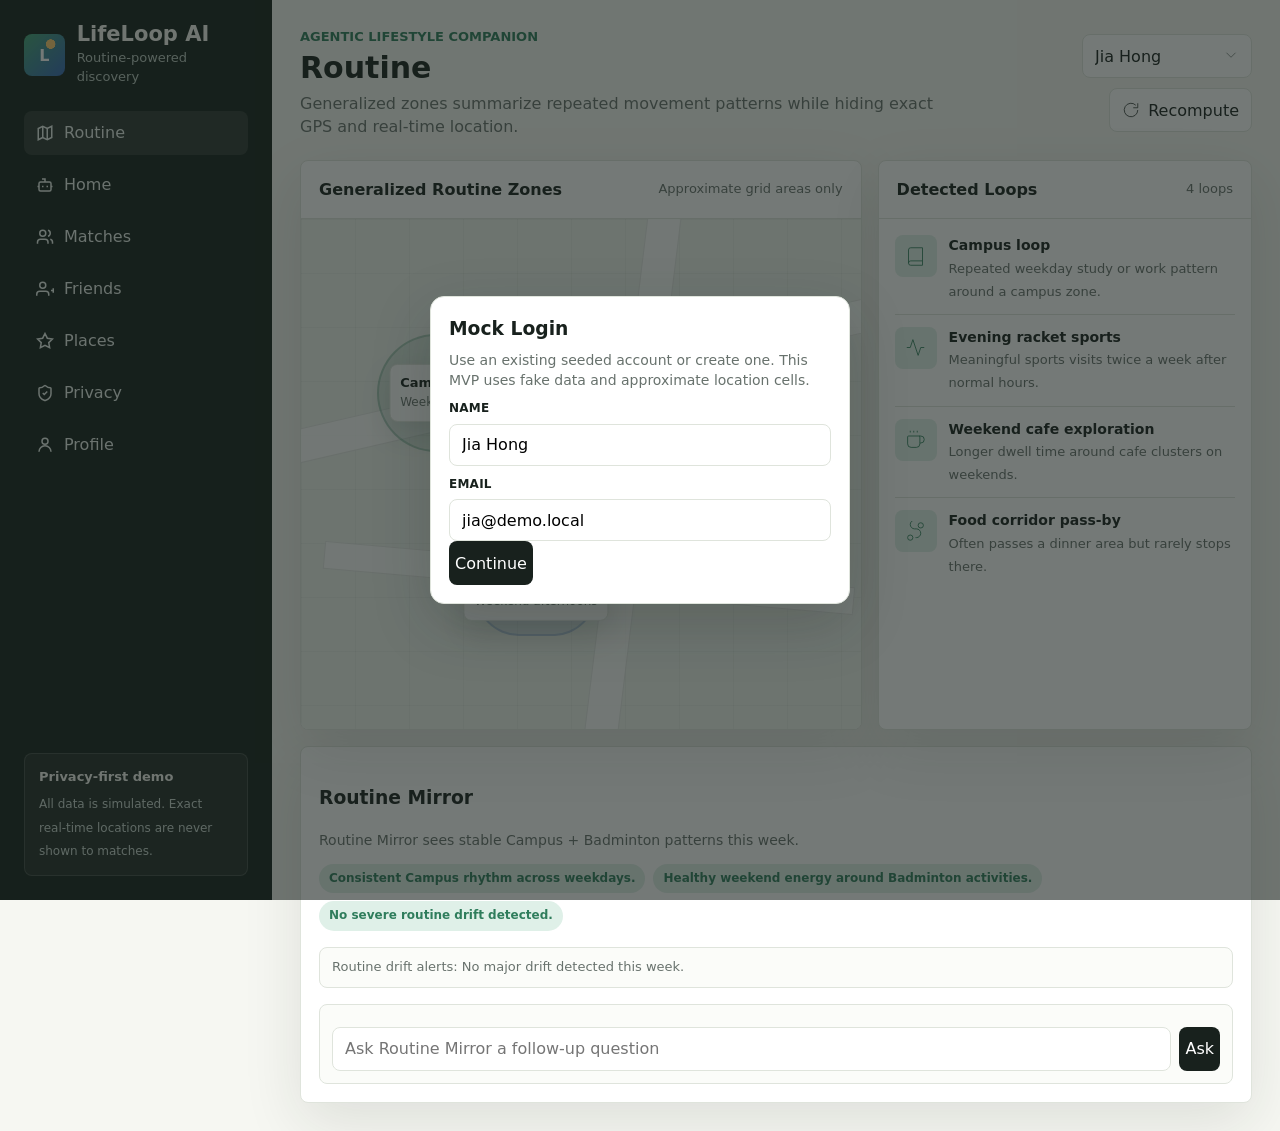
==== commit 0f6ea9da: "Integrate profile tab into latest social AI iteration" ====
--- a/index.html
+++ b/index.html
@@ -35,6 +35,10 @@
           <svg viewBox="0 0 24 24" fill="none" stroke="currentColor"><path d="M16 21v-2a4 4 0 0 0-4-4H6a4 4 0 0 0-4 4v2"/><circle cx="9" cy="7" r="4"/><path d="M22 21v-2a4 4 0 0 0-3-3.87"/><path d="M16 3.13a4 4 0 0 1 0 7.75"/></svg>
           <span>Matches</span>
         </button>
+        <button class="nav-button" data-section="friends" title="Friends">
+          <svg viewBox="0 0 24 24" fill="none" stroke="currentColor"><path d="M17 21v-2a4 4 0 0 0-4-4H5a4 4 0 0 0-4 4v2"/><circle cx="9" cy="7" r="4"/><path d="M23 11v6"/><path d="M20 14h6"/></svg>
+          <span>Friends</span>
+        </button>
         <button class="nav-button" data-section="missions" title="Places">
           <svg viewBox="0 0 24 24" fill="none" stroke="currentColor"><path d="M12 2l3.09 6.26L22 9.27l-5 4.87L18.18 21 12 17.77 5.82 21 7 14.14l-5-4.87 6.91-1.01L12 2z"/></svg>
           <span>Places</span>
@@ -91,6 +95,19 @@
             <div class="routine-list" id="routine-list"></div>
           </div>
         </div>
+        <div class="panel pad inset-top">
+          <h3>Routine Mirror</h3>
+          <p class="explain" id="routine-mirror-summary">Weekly routine summary is loading.</p>
+          <div class="tag-row" id="routine-mirror-highlights"></div>
+          <div class="inline-note inset-top" id="routine-mirror-alerts"></div>
+          <div class="chat-shell inset-top">
+            <div class="chat-messages" id="routine-chat-log"></div>
+            <div class="chat-input-row">
+              <input class="field-input" id="routine-chat-input" placeholder="Ask Routine Mirror a follow-up question">
+              <button class="connect" id="routine-chat-send">Ask</button>
+            </div>
+          </div>
+        </div>
       </section>
 
       <section id="summary" class="section">
@@ -123,6 +140,33 @@
 
       <section id="matches" class="section">
         <div class="card-grid" id="match-list"></div>
+      </section>
+
+      <section id="friends" class="section">
+        <div class="grid two">
+          <div class="panel pad">
+            <h3>Liked People · Weekly Social Planner</h3>
+            <p class="explain">Every liked profile gets 2-3 broad windows based on routine overlap.</p>
+            <div class="friend-mini-list inset-top" id="liked-list"></div>
+            <h3 class="inset-top">Mutual Friends</h3>
+            <p class="explain">Only people with mutual likes can chat here.</p>
+            <div class="friend-list inset-top" id="friend-list"></div>
+          </div>
+          <div class="panel pad">
+            <h3 id="friend-chat-title">Friend Chat</h3>
+            <p class="explain" id="friend-chat-subtitle">Select a mutual friend to start chatting.</p>
+            <div class="tag-row" id="friend-windows"></div>
+            <div class="place-scout-list inset-top" id="friend-place-scout"></div>
+            <div class="chat-shell inset-top">
+              <div class="chat-messages" id="friend-chat-messages"></div>
+              <div class="chat-input-row">
+                <input class="field-input" id="friend-chat-input" placeholder="Send a message">
+                <button class="connect" id="friend-chat-send">Send</button>
+              </div>
+            </div>
+            <div class="inline-note inset-top" id="safety-alert" hidden></div>
+          </div>
+        </div>
       </section>
 
       <section id="missions" class="section">
--- a/src/styles.css
+++ b/src/styles.css
@@ -1121,6 +1121,85 @@
   cursor: pointer;
 }
 
+.chat-shell {
+  border: 1px solid var(--line);
+  border-radius: 8px;
+  background: #fbfcf9;
+  padding: 12px;
+}
+
+.chat-messages {
+  display: grid;
+  gap: 8px;
+  max-height: 240px;
+  overflow-y: auto;
+}
+
+.chat-message {
+  padding: 10px 11px;
+  border-radius: 8px;
+  border: 1px solid var(--line);
+  background: #ffffff;
+  font-size: 13px;
+}
+
+.chat-message.mine {
+  background: var(--green-2);
+  border-color: rgba(47, 125, 92, 0.28);
+}
+
+.chat-message .meta {
+  display: block;
+  margin-top: 4px;
+  color: var(--muted);
+  font-size: 11px;
+}
+
+.chat-input-row {
+  margin-top: 10px;
+  display: grid;
+  grid-template-columns: 1fr auto;
+  gap: 8px;
+}
+
+.friend-list,
+.friend-mini-list {
+  display: grid;
+  gap: 10px;
+}
+
+.friend-card,
+.liked-card {
+  border: 1px solid var(--line);
+  border-radius: 8px;
+  background: #fbfcf9;
+  padding: 12px;
+}
+
+.friend-card.active {
+  border-color: var(--green);
+  box-shadow: 0 12px 32px rgba(47, 125, 92, 0.12);
+}
+
+.friend-head {
+  display: flex;
+  align-items: center;
+  justify-content: space-between;
+  gap: 12px;
+}
+
+.place-scout-list {
+  display: grid;
+  gap: 8px;
+}
+
+.place-scout-item {
+  border: 1px solid var(--line);
+  border-radius: 8px;
+  background: #fbfcf9;
+  padding: 10px;
+}
+
 .section {
   display: none;
 }
@@ -1190,7 +1269,7 @@
   }
 
   nav {
-    grid-template-columns: repeat(6, minmax(0, 1fr));
+    grid-template-columns: repeat(7, minmax(0, 1fr));
   }
 
   .nav-button {
@@ -1252,7 +1331,7 @@
 
   nav {
     height: 100%;
-    grid-template-columns: repeat(6, minmax(0, 1fr));
+    grid-template-columns: repeat(7, minmax(0, 1fr));
     gap: 2px;
   }
 
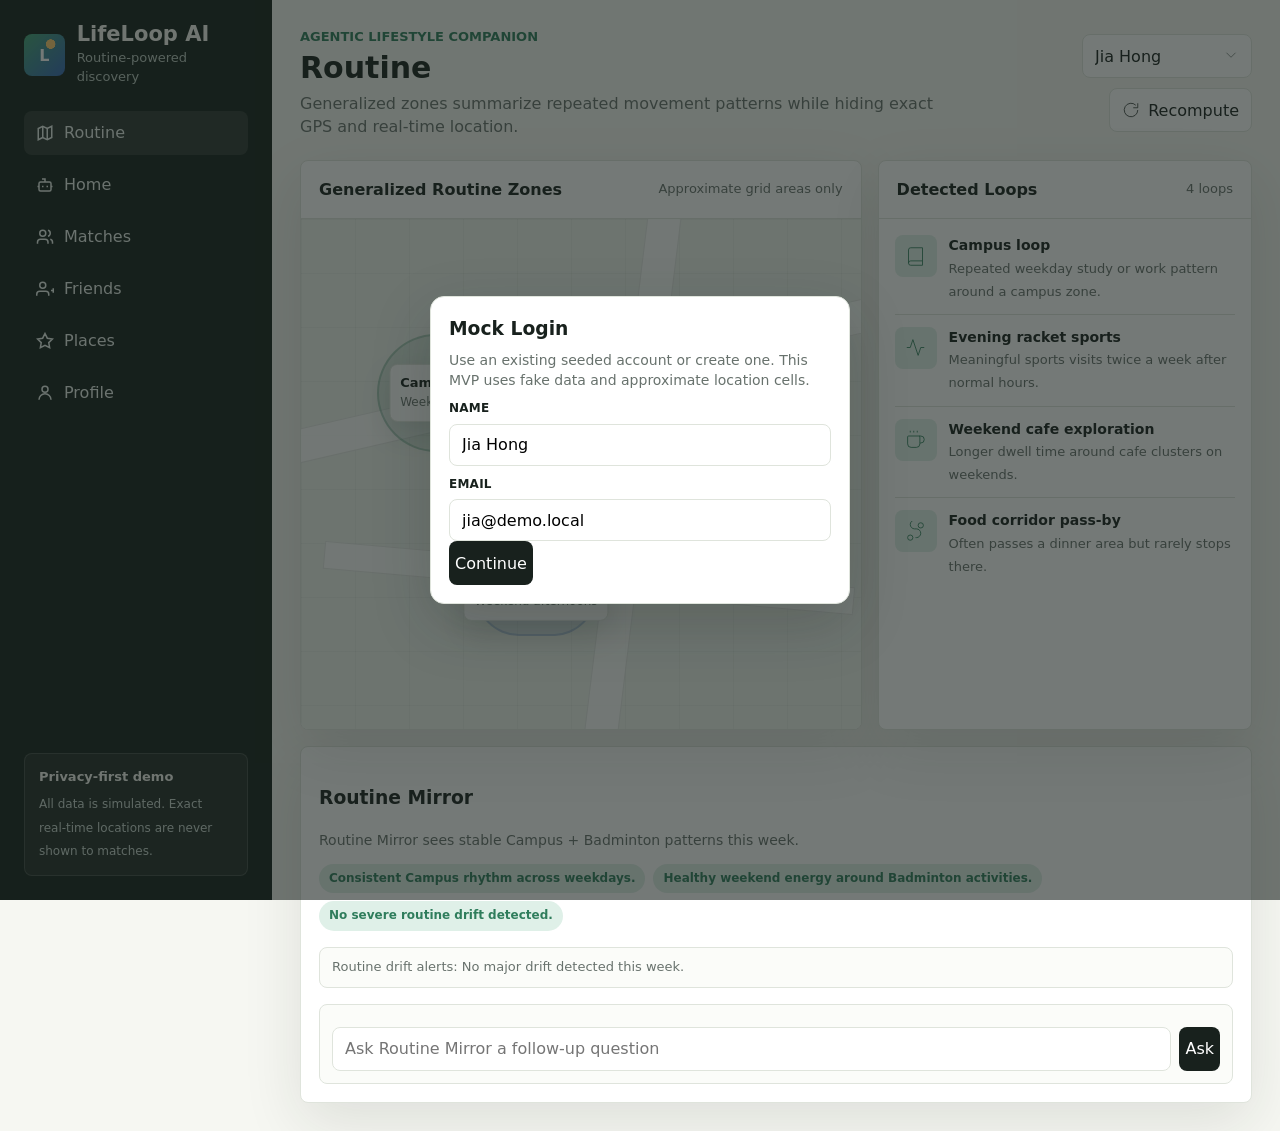
==== commit d3d6e6ca: "Move privacy controls into profile settings and add logout" ====
--- a/index.html
+++ b/index.html
@@ -43,10 +43,6 @@
           <svg viewBox="0 0 24 24" fill="none" stroke="currentColor"><path d="M12 2l3.09 6.26L22 9.27l-5 4.87L18.18 21 12 17.77 5.82 21 7 14.14l-5-4.87 6.91-1.01L12 2z"/></svg>
           <span>Places</span>
         </button>
-        <button class="nav-button" data-section="privacy" title="Privacy">
-          <svg viewBox="0 0 24 24" fill="none" stroke="currentColor"><path d="M20 13c0 5-3.5 7.5-7.66 8.95a1 1 0 0 1-.68 0C7.5 20.5 4 18 4 13V6a1 1 0 0 1 1-1c2 0 4.5-1.2 6.24-2.72a1.17 1.17 0 0 1 1.52 0C14.51 3.81 17 5 19 5a1 1 0 0 1 1 1v7z"/><path d="M9 12l2 2 4-4"/></svg>
-          <span>Privacy</span>
-        </button>
         <button class="nav-button" data-section="profile" title="Profile">
           <svg viewBox="0 0 24 24" fill="none" stroke="currentColor"><path d="M20 21a8 8 0 0 0-16 0"/><circle cx="12" cy="7" r="4"/></svg>
           <span>Profile</span>
@@ -186,45 +182,25 @@
         </div>
       </section>
 
-      <section id="privacy" class="section">
-        <div class="grid two">
-          <div class="panel pad">
-            <h3>Privacy Controls</h3>
-            <p class="explain">Users can pause tracking, pause matching, disable recommendations, and remove location history.</p>
+      <section id="profile" class="section">
+        <div class="panel pad">
+          <div class="panel-title-row">
+            <h3>My Profile</h3>
+            <span class="profile-message" id="profile-message"></span>
+          </div>
+          <div id="profile-editor"></div>
+          <div class="profile-settings inset-top">
+            <h3>Settings</h3>
+            <p class="explain">Manage privacy controls and account access from here.</p>
             <div class="settings-grid inset-top" id="privacy-settings-form"></div>
             <div class="settings-actions inset-top">
               <button class="connect danger" id="delete-history">Delete Location History</button>
+              <button class="connect secondary" id="logout-button">Log Out</button>
               <span class="explain" id="privacy-message"></span>
             </div>
-          </div>
-          <div class="panel pad">
-            <h3>Safety Rules</h3>
+            <h3 class="inset-top">Safety Rules</h3>
             <p class="explain">These guardrails are applied before any routine profile is matched or shared.</p>
             <div class="privacy-grid inset-top" id="privacy-grid"></div>
-          </div>
-        </div>
-      </section>
-
-      <section id="profile" class="section">
-        <div class="grid two profile-grid">
-          <div class="panel pad">
-            <div class="panel-title-row">
-              <h3>My Profile</h3>
-              <span class="profile-message" id="profile-message"></span>
-            </div>
-            <div id="profile-editor"></div>
-          </div>
-          <div class="panel pad">
-            <div class="profile-pane active" id="profile-connections-pane">
-              <h3 class="profile-subhead">Connected Profiles</h3>
-              <div class="connections-list" id="connections-list"></div>
-            </div>
-            <div class="profile-pane" id="profile-requests-pane">
-              <h3 class="profile-subhead">Incoming Requests</h3>
-              <div class="request-list" id="incoming-requests-list"></div>
-              <h3 class="profile-subhead">Pending Sent Requests</h3>
-              <div class="request-list" id="outgoing-requests-list"></div>
-            </div>
           </div>
         </div>
       </section>
--- a/src/styles.css
+++ b/src/styles.css
@@ -743,7 +743,7 @@
 
 .profile-form {
   display: grid;
-  gap: 10px;
+  gap: 12px;
 }
 
 .profile-avatar,
@@ -763,10 +763,9 @@
   font-size: 28px;
 }
 
-.profile-top-row {
-  display: grid;
-  grid-template-columns: minmax(0, 1fr) minmax(154px, 0.9fr);
-  align-items: stretch;
+.profile-header {
+  display: grid;
+  justify-items: center;
   gap: 10px;
 }
 
@@ -776,10 +775,18 @@
   background: #fbfcf9;
   display: flex;
   align-items: center;
-  gap: 12px;
-  padding: 10px;
+  justify-content: center;
+  gap: 8px;
+  padding: 12px;
   cursor: pointer;
-  text-align: left;
+  text-align: center;
+  width: 100%;
+  max-width: 220px;
+  margin: 0 auto;
+}
+
+.profile-avatar-button.centered {
+  flex-direction: column;
 }
 
 .profile-avatar-button span {
@@ -802,46 +809,31 @@
   object-fit: cover;
 }
 
+.profile-identity {
+  text-align: center;
+}
+
+.profile-identity h4 {
+  margin: 0;
+  font-size: 18px;
+}
+
+.profile-bio-display {
+  margin: 4px 0 0;
+  font-size: 13px;
+  line-height: 1.4;
+  max-width: 380px;
+}
+
+.profile-bio-display.muted {
+  color: var(--muted);
+}
+
 .profile-avatar-actions {
   display: flex;
   gap: 8px;
   flex-wrap: wrap;
-}
-
-.profile-connection-side {
-  display: grid;
-  grid-template-columns: repeat(2, minmax(0, 1fr));
-  gap: 8px;
-}
-
-.profile-switch-card {
-  min-height: 60px;
-  border: 1px solid var(--line);
-  border-radius: 12px;
-  background: #fbfcf9;
-  padding: 8px 10px;
-  color: var(--ink);
-  display: flex;
-  align-items: center;
-  justify-content: space-between;
-  cursor: pointer;
-}
-
-.profile-switch-card span {
-  font-size: 12px;
-  color: var(--muted);
-  font-weight: 700;
-}
-
-.profile-switch-card strong {
-  font-size: 22px;
-  line-height: 1;
-}
-
-.profile-switch-card.active {
-  border-color: #9cc7b4;
-  background: var(--green-2);
-  color: var(--green);
+  justify-content: center;
 }
 
 .profile-avatar-actions input[type="file"] {
@@ -855,7 +847,30 @@
 }
 
 .profile-save {
-  margin-top: 4px;
+  margin-top: 2px;
+}
+
+.profile-edit-fields {
+  display: grid;
+  gap: 8px;
+}
+
+.profile-edit-actions {
+  display: flex;
+  justify-content: center;
+}
+
+.profile-edit-actions .connect {
+  width: min(100%, 260px);
+}
+
+.profile-settings {
+  border-top: 1px solid var(--line);
+  padding-top: 12px;
+}
+
+.profile-settings h3 {
+  margin: 0;
 }
 
 .gallery-editor {
@@ -937,74 +952,6 @@
   color: #9c3434;
   font-size: 12px;
   cursor: pointer;
-}
-
-.profile-pane {
-  display: none;
-}
-
-.profile-pane.active {
-  display: block;
-}
-
-.connections-list,
-.request-list {
-  display: grid;
-  gap: 10px;
-  margin-top: 12px;
-}
-
-.connection-item,
-.request-item {
-  border: 1px solid var(--line);
-  border-radius: 10px;
-  padding: 12px;
-  background: #fbfcf9;
-}
-
-.connection-item,
-.request-item {
-  display: flex;
-  justify-content: space-between;
-  align-items: center;
-  gap: 12px;
-}
-
-.connection-info {
-  border: 0;
-  padding: 0;
-  background: transparent;
-  color: inherit;
-  cursor: pointer;
-  text-align: left;
-  display: flex;
-  gap: 10px;
-  align-items: center;
-}
-
-.connection-info strong {
-  display: block;
-  font-size: 14px;
-}
-
-.connection-info span {
-  color: var(--muted);
-  font-size: 12px;
-}
-
-.request-actions {
-  display: flex;
-  gap: 6px;
-}
-
-.danger-subtle {
-  border-color: #f1cccc;
-  color: #9c3434;
-}
-
-.profile-subhead {
-  margin: 2px 0 8px;
-  font-size: 14px;
 }
 
 .empty-state {
@@ -1269,7 +1216,7 @@
   }
 
   nav {
-    grid-template-columns: repeat(7, minmax(0, 1fr));
+    grid-template-columns: repeat(6, minmax(0, 1fr));
   }
 
   .nav-button {
@@ -1331,7 +1278,7 @@
 
   nav {
     height: 100%;
-    grid-template-columns: repeat(7, minmax(0, 1fr));
+    grid-template-columns: repeat(6, minmax(0, 1fr));
     gap: 2px;
   }
 
@@ -1510,10 +1457,6 @@
     grid-template-columns: 1fr;
   }
 
-  .profile-grid {
-    gap: 12px;
-  }
-
   .grid.three {
     grid-template-columns: 1fr;
   }
@@ -1619,9 +1562,8 @@
     height: 68px;
   }
 
-  .profile-top-row {
-    grid-template-columns: 120px minmax(0, 1fr);
-    align-items: stretch;
+  .profile-header {
+    gap: 8px;
   }
 
   .profile-avatar-actions {
@@ -1631,37 +1573,16 @@
   }
 
   .profile-avatar-button {
-    justify-content: center;
-    flex-direction: column;
-    gap: 6px;
     padding: 8px;
+    max-width: 188px;
   }
 
   .profile-avatar-button span {
     font-size: 10px;
   }
 
-  .profile-switch-card {
-    min-height: 56px;
-  }
-
-  .profile-switch-card strong {
-    font-size: 20px;
-  }
-
   .profile-avatar-actions .ghost-button {
     width: 100%;
-  }
-
-  .connection-item,
-  .request-item {
-    flex-direction: column;
-    align-items: stretch;
-  }
-
-  .request-actions {
-    width: 100%;
-    justify-content: flex-end;
   }
 
   .gallery-upload-row .ghost-button {
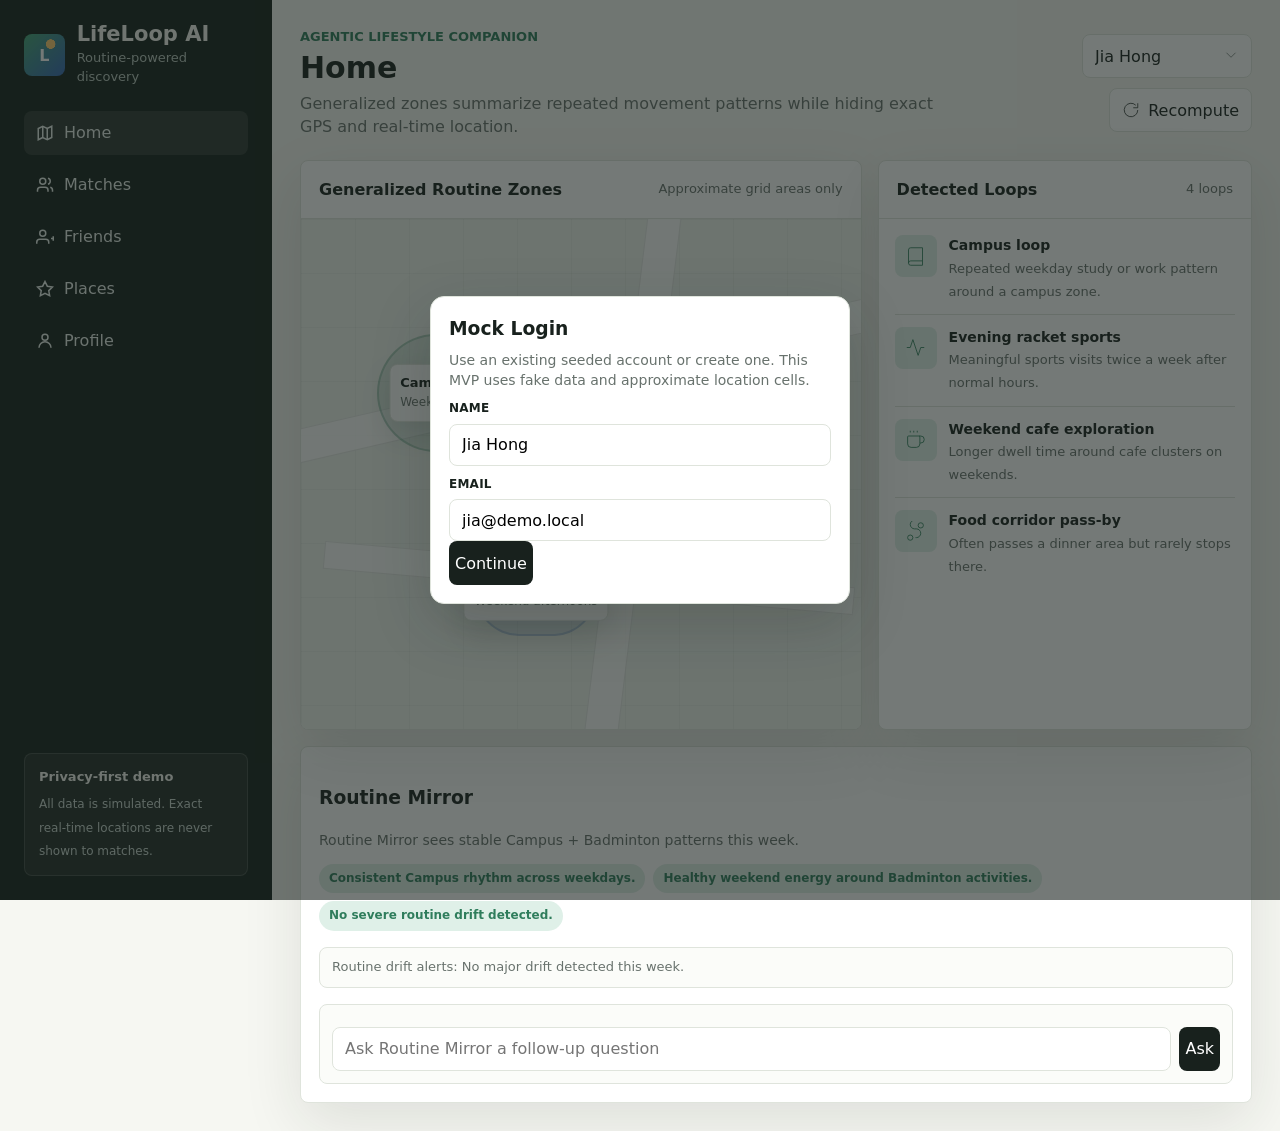
==== commit eb36d1ad: "Simplify nav and profile settings layout" ====
--- a/index.html
+++ b/index.html
@@ -23,12 +23,8 @@
       </div>
 
       <nav aria-label="Primary">
-        <button class="nav-button active" data-section="routine" title="My Routine">
+        <button class="nav-button active" data-section="routine" title="Home">
           <svg viewBox="0 0 24 24" fill="none" stroke="currentColor"><path d="M9 18l-6 3V6l6-3 6 3 6-3v15l-6 3-6-3z"/><path d="M9 3v15"/><path d="M15 6v15"/></svg>
-          <span>Routine</span>
-        </button>
-        <button class="nav-button" data-section="summary" title="Home">
-          <svg viewBox="0 0 24 24" fill="none" stroke="currentColor"><path d="M12 8V4H8"/><rect width="16" height="12" x="4" y="8" rx="2"/><path d="M2 14h2"/><path d="M20 14h2"/><path d="M15 13v2"/><path d="M9 13v2"/></svg>
           <span>Home</span>
         </button>
         <button class="nav-button" data-section="matches" title="Matches">
@@ -59,7 +55,7 @@
       <header class="topbar">
         <div>
           <p class="kicker">Agentic lifestyle companion</p>
-          <h2 id="page-title">My Routine</h2>
+          <h2 id="page-title">Home</h2>
           <p class="subtitle" id="page-subtitle">LifeLoop learns monthly movement patterns, then matches people and places without exposing exact live location.</p>
         </div>
         <div class="toolbar">
@@ -198,9 +194,6 @@
               <button class="connect secondary" id="logout-button">Log Out</button>
               <span class="explain" id="privacy-message"></span>
             </div>
-            <h3 class="inset-top">Safety Rules</h3>
-            <p class="explain">These guardrails are applied before any routine profile is matched or shared.</p>
-            <div class="privacy-grid inset-top" id="privacy-grid"></div>
           </div>
         </div>
       </section>
--- a/src/styles.css
+++ b/src/styles.css
@@ -1216,7 +1216,7 @@
   }
 
   nav {
-    grid-template-columns: repeat(6, minmax(0, 1fr));
+    grid-template-columns: repeat(5, minmax(0, 1fr));
   }
 
   .nav-button {
@@ -1278,7 +1278,7 @@
 
   nav {
     height: 100%;
-    grid-template-columns: repeat(6, minmax(0, 1fr));
+    grid-template-columns: repeat(5, minmax(0, 1fr));
     gap: 2px;
   }
 
